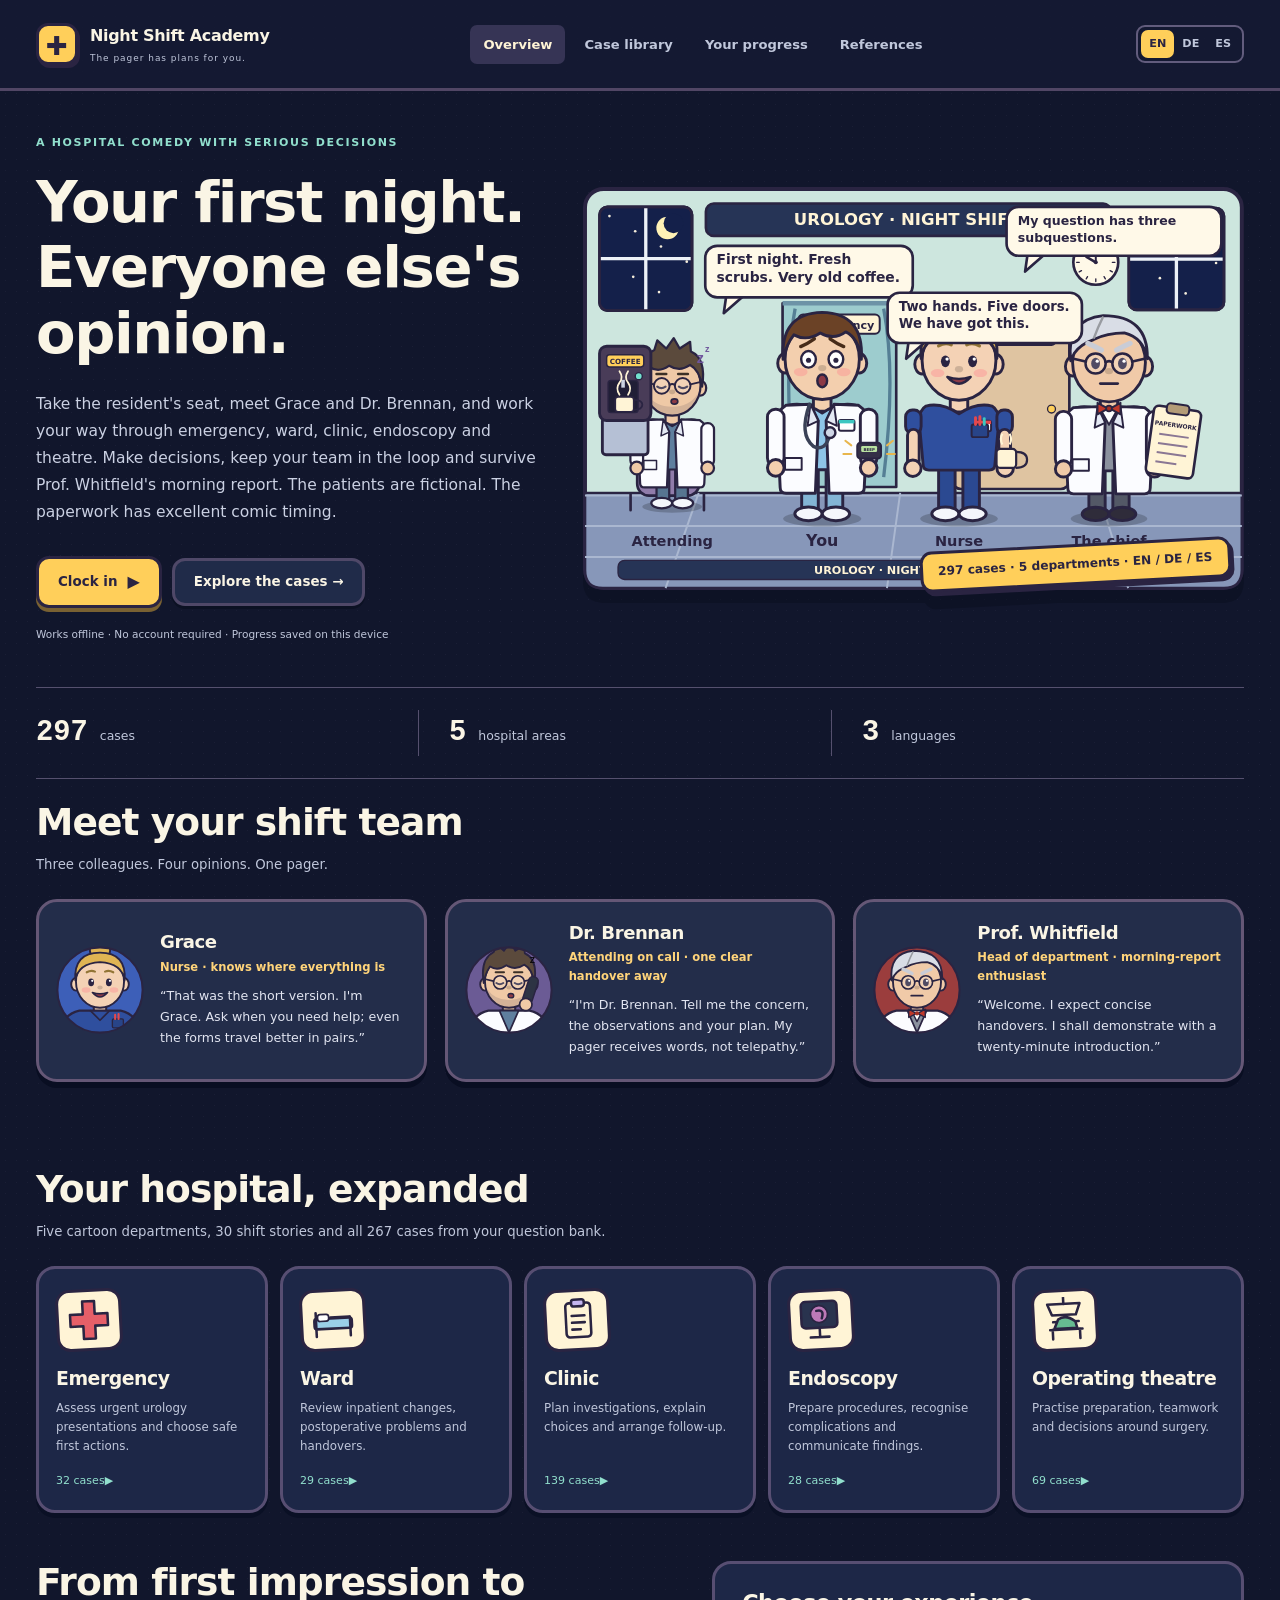
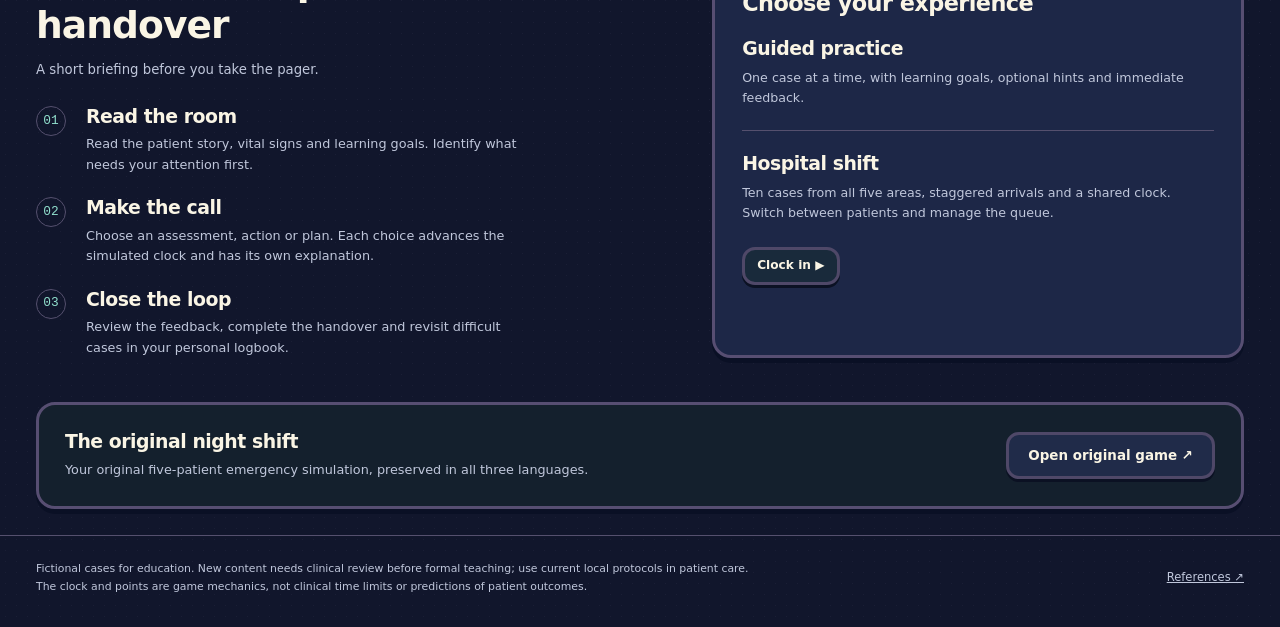
==== index.html @ 5eecc7e1 "Import Night Shift Academy from uploaded ZIP Adds the multilingual cartoon urology game (297 cases, " ====
<!doctype html>
<html lang="en">
<head>
  <meta charset="utf-8">
  <meta name="viewport" content="width=device-width,initial-scale=1">
  <meta name="theme-color" content="#0b1220">
  <meta name="description" content="A multilingual, case-based urology learning game across five hospital areas.">
  <title>Night Shift Academy · Urology</title>
  <link rel="icon" href="assets/favicon.svg" type="image/svg+xml">
  <link rel="stylesheet" href="assets/styles.css">
  <link rel="stylesheet" href="assets/cartoon.css">
</head>
<body>
  <a class="skip" href="#main">Skip to content</a>
  <div id="app"></div>
  <noscript>This learning game needs JavaScript enabled. Dieses Lernspiel benötigt JavaScript. Este juego necesita JavaScript.</noscript>
  <script src="assets/i18n.js"></script>
  <script src="assets/banter.js"></script>
  <script src="assets/art.js"></script>
  <script src="assets/catalog.js"></script>
  <script src="assets/engine.js"></script>
  <script src="assets/app.js"></script>
</body>
</html>
---- assets/styles.css ----
@charset "UTF-8";
:root{color-scheme:dark;--bg:#0b1220;--panel:#101c2c;--panel2:#162537;--line:#2b3a4d;--text:#edf3f8;--muted:#a0b1c4;--cyan:#73e1ce;--orange:#e9ad72;--purple:#a6a5ee;--red:#ff9998;--r:16px;--font:Inter,"Segoe UI",system-ui,sans-serif;--mono:"Cascadia Code",Consolas,monospace}
*{box-sizing:border-box}body{margin:0;background:var(--bg);color:var(--text);font-family:var(--font);line-height:1.6}button,input,select{font:inherit}button,a,input,select,summary{-webkit-tap-highlight-color:transparent}button{cursor:pointer}a{color:var(--cyan);text-decoration:none}a:hover{text-decoration:underline}button{color:inherit}button:disabled{opacity:.45;cursor:not-allowed}button:focus-visible,a:focus-visible,input:focus-visible,select:focus-visible,summary:focus-visible{outline:3px solid var(--orange);outline-offset:4px}[hidden]{display:none!important}h1,h2,h3,p{margin:0}h1,h2,h3{line-height:1.14;letter-spacing:-.035em}h1{font-size:clamp(2.2rem,4.8vw,4.6rem);font-weight:750}h2{font-size:clamp(1.65rem,3vw,2.35rem);font-weight:650}h3{font-size:1.18rem;font-weight:650}small{font-size:.78rem}.muted{color:var(--muted)}.mono{font-family:var(--mono);font-variant-numeric:tabular-nums}.eyebrow{font-size:.69rem;font-weight:700;letter-spacing:.15em;color:var(--cyan);text-transform:uppercase}.skip{position:fixed;left:16px;top:-100px;z-index:100;background:var(--cyan);color:#0b1220;padding:10px 20px}.skip:focus{top:12px}.container{max-width:1296px;margin:auto;padding:0 36px}.topbar{border-bottom:1px solid var(--line);background:#0b1220f5;position:sticky;top:0;z-index:20}.top-inner{min-height:88px;display:flex;align-items:center;gap:28px;justify-content:space-between}.brand{display:flex;align-items:center;gap:12px;color:var(--text);white-space:nowrap}.brand:hover{text-decoration:none}.brand-icon{height:42px;width:42px;background:#183631;border:1px solid #427568;border-radius:13px;display:grid;place-items:center;color:var(--cyan);font-size:26px}.brand strong{font-size:1rem;letter-spacing:-.02em}.brand small{display:block;font-size:.56rem;letter-spacing:.11em;color:var(--muted);margin-top:2px}.nav{display:flex;align-items:center;gap:6px}.nav-btn,.lang button{border:0;background:transparent;border-radius:7px;padding:9px 13px;color:var(--muted);font-size:.82rem;font-weight:600}.nav-btn:hover,.nav-btn.active{color:var(--text);background:#192637}.lang{display:flex;border:1px solid var(--line);border-radius:9px;padding:3px;flex-shrink:0}.lang button{padding:5px 8px;font-size:.7rem}.lang button.active{background:var(--cyan);color:#0d2423}.btn{border:1px solid var(--line);background:#192a3b;color:var(--text);border-radius:9px;padding:11px 19px;font-size:.84rem;font-weight:650;display:inline-flex;align-items:center;justify-content:center;gap:10px;line-height:1.45}.btn:hover{border-color:var(--muted);background:#203247;text-decoration:none}.btn.primary{color:#0a2723;background:var(--cyan);border-color:var(--cyan)}.btn.primary:hover{background:#9bf0e3}.btn.quiet{background:transparent}.btn.danger{color:var(--red);border-color:#765054}.btn.small{padding:7px 12px;font-size:.76rem}.arrow{font-size:1.2em}.actions{display:flex;gap:10px;flex-wrap:wrap;align-items:center}.hero{padding:64px 0 44px;display:grid;grid-template-columns:1.12fr 1fr;align-items:center;gap:52px}.hero h1{margin:18px 0 24px}.hero .lede{font-size:.97rem;max-width:555px;color:var(--muted);line-height:1.75;margin-bottom:30px}.hero .offline{font-size:.66rem;color:var(--muted);margin-top:18px}.hero-art{position:relative;min-height:310px;border:1px solid #355165;border-radius:22px;padding:25px;overflow:hidden;background:radial-gradient(ellipse at 50% 12%,#23494f65,transparent 75%),linear-gradient(135deg,#142638,#0d1927);box-shadow:0 25px 70px #0004}.hero-art:before{content:"";position:absolute;inset:0;background-image:linear-gradient(#5b7f8b12 1px,transparent 1px),linear-gradient(90deg,#5b7f8b12 1px,transparent 1px);background-size:22px 22px;pointer-events:none}.art-header{position:relative;display:flex;justify-content:space-between;align-items:center;font-size:.66rem;color:var(--muted);letter-spacing:.09em}.status-dot{width:6px;height:6px;background:var(--cyan);display:inline-block;border-radius:50%;margin-right:7px;box-shadow:0 0 12px #73e1ce77}.hospital-svg{width:100%;height:auto;position:relative;margin-top:22px}.art-label{font-size:.8rem;color:var(--text);position:relative;text-align:center;border-top:1px solid #37525e;padding-top:14px;margin-top:5px}.stats-band{display:flex;gap:0;border-top:1px solid var(--line);border-bottom:1px solid var(--line);padding:22px 0}.stat{flex:1;display:flex;align-items:baseline;gap:12px;border-right:1px solid var(--line);padding:0 30px}.stat:first-child{padding-left:0}.stat:last-child{border:0}.stat strong{font-family:var(--mono);font-size:1.8rem;color:var(--text)}.stat span{font-size:.78rem;color:var(--muted)}.section{padding:48px 0}.section-head{display:flex;justify-content:space-between;gap:20px;align-items:flex-end;margin-bottom:24px}.section-head p{color:var(--muted);font-size:.83rem;margin-top:10px}.section-code{font-family:var(--mono);font-size:.68rem;color:var(--muted)}.area-grid{display:grid;grid-template-columns:repeat(5,minmax(0,1fr));gap:12px}.area-card{text-align:left;border:1px solid var(--line);background:var(--panel);border-radius:var(--r);padding:20px 17px;min-height:216px;display:flex;flex-direction:column;transition:transform .15s,border-color .15s}.area-card:hover{border-color:var(--cyan);transform:translateY(-3px)}.area-icon{font-family:var(--mono);color:var(--cyan);background:#73e1ce13;border:1px solid #73e1ce25;border-radius:11px;width:42px;height:42px;display:grid;place-items:center;font-size:1rem;margin-bottom:19px}.area-card[data-area="ward"] .area-icon{color:var(--purple);background:#a6a5ee15;border-color:#a6a5ee30}.area-card[data-area="clinic"] .area-icon{color:var(--orange);background:#e9ad7215;border-color:#e9ad7230}.area-card p{font-size:.74rem;color:var(--muted);margin:10px 0 16px}.area-card footer{margin-top:auto;font-size:.69rem;color:var(--cyan);display:flex;justify-content:space-between}.intro-bottom{display:grid;grid-template-columns:1.2fr 1fr;gap:38px;padding-bottom:44px}.how-steps{display:grid;gap:22px;margin-top:26px}.how-step{display:grid;grid-template-columns:36px 1fr;gap:14px}.step-number{font-family:var(--mono);color:var(--cyan);font-size:.8rem;border:1px solid var(--line);border-radius:50%;width:30px;height:30px;display:grid;place-items:center}.how-step p{color:var(--muted);font-size:.8rem;margin-top:7px;max-width:450px}.mode-card{border:1px solid var(--line);border-radius:var(--r);background:var(--panel);padding:27px}.mode-card h2{font-size:1.4rem;margin-bottom:22px}.mode-detail+.mode-detail{margin-top:22px;padding-top:22px;border-top:1px solid var(--line)}.mode-detail p{font-size:.79rem;color:var(--muted);margin-top:8px}.classic-bar{display:flex;gap:24px;align-items:center;justify-content:space-between;padding:26px;border:1px solid var(--line);border-radius:var(--r);background:#14202d;margin-bottom:26px}.classic-bar p{font-size:.8rem;color:var(--muted);margin-top:7px}.footer{border-top:1px solid var(--line);padding:24px 0 32px;color:var(--muted);font-size:.68rem}.footer-inner{display:flex;gap:30px;justify-content:space-between}.footer p{max-width:840px}.footer button{background:transparent;color:var(--muted);border:0;font-size:.72rem;padding:0;text-decoration:underline}.page-head{padding:45px 0 27px}.page-head h1{font-size:clamp(2rem,4vw,3.1rem);margin-top:12px}.page-head p{font-size:.9rem;color:var(--muted);max-width:750px;margin-top:16px}.toolbar{display:flex;gap:12px;flex-wrap:wrap;align-items:center;margin-bottom:18px}.search{background:var(--panel);border:1px solid var(--line);border-radius:9px;color:var(--text);padding:11px 14px;width:min(100%,340px);font-size:.83rem}.chips{display:flex;gap:7px;flex-wrap:wrap}.chip{background:transparent;border:1px solid var(--line);color:var(--muted);border-radius:999px;padding:6px 13px;font-size:.74rem}.chip.active{border-color:var(--cyan);background:#73e1ce16;color:var(--cyan)}.case-grid{display:grid;grid-template-columns:repeat(3,minmax(0,1fr));gap:15px;padding:10px 0 46px}.case-card{border:1px solid var(--line);border-radius:var(--r);background:var(--panel);padding:22px;display:flex;flex-direction:column;gap:12px;min-height:260px}.case-meta{display:flex;gap:10px;justify-content:space-between;align-items:center;font-size:.68rem;color:var(--muted)}.case-card h3{line-height:1.25}.case-card p{font-size:.78rem;color:var(--muted)}.case-card .card-footer{margin-top:auto;display:flex;justify-content:space-between;align-items:center;gap:10px;padding-top:12px}.bookmark{border:1px solid var(--line);background:transparent;color:var(--muted);font-size:1.2rem;width:34px;height:34px;border-radius:8px;display:grid;place-items:center}.bookmark.on{color:var(--orange);border-color:var(--orange)}.badge{display:inline-flex;align-items:center;gap:5px;padding:3px 8px;border-radius:5px;font-size:.66rem;font-weight:600;background:#273447;color:var(--muted)}.badge.urgent{background:#e9ad7214;color:var(--orange)}.badge.critical{background:#ff999818;color:var(--red)}.badge.routine,.badge.done{background:#73e1ce14;color:var(--cyan)}.empty{border:1px dashed var(--line);padding:30px;border-radius:var(--r);color:var(--muted);font-size:.88rem;grid-column:1/-1}.dialog{background:#132032;color:var(--text);border:1px solid #527082;border-radius:20px;padding:30px;width:min(590px,calc(100vw - 28px));box-shadow:0 40px 120px #0009;max-height:calc(100vh - 40px);overflow:auto}.dialog::backdrop{background:#050a14bb;backdrop-filter:blur(5px)}.dialog h2{margin:14px 0 15px;font-size:2rem}.dialog p{font-size:.85rem;color:var(--muted);margin:14px 0}.field{display:block;font-size:.78rem;color:var(--muted);margin:20px 0 7px}.text-input,select{border:1px solid var(--line);background:#0b1728;border-radius:9px;width:100%;padding:11px 12px;color:var(--text)}.radio-grid{display:grid;grid-template-columns:1fr 1fr;gap:10px}.radio-card{display:block;border:1px solid var(--line);padding:14px;border-radius:9px;font-size:.8rem;cursor:pointer}.radio-card:has(input:checked){border-color:var(--cyan);background:#73e1ce12}.radio-card input{accent-color:var(--cyan);margin-right:6px}.file-label{display:inline-block;text-decoration:underline;color:var(--cyan);cursor:pointer;font-size:.79rem}.warning-note{border-left:2px solid var(--orange);padding:8px 12px;font-size:.76rem!important}.small-note{font-size:.71rem!important;color:var(--muted)}.dialog .actions{margin-top:25px}.play-head{padding:25px 0 20px;display:flex;align-items:center;justify-content:space-between;gap:20px}.play-head h1{font-size:1.8rem;margin-top:7px}.play-kpis{display:flex;gap:20px}.play-kpi{display:flex;flex-direction:column;font-size:.65rem;color:var(--muted)}.play-kpi strong{font-family:var(--mono);font-size:1.45rem;font-weight:500;color:var(--text)}.play-grid{display:grid;grid-template-columns:260px minmax(0,1fr);gap:22px;padding-bottom:24px;align-items:start}.queue{border:1px solid var(--line);border-radius:var(--r);background:var(--panel);overflow:hidden}.queue-head{padding:18px;display:flex;justify-content:space-between;font-size:.78rem;color:var(--muted);border-bottom:1px solid var(--line)}.queue-item{width:100%;text-align:left;background:transparent;color:var(--text);border:0;border-bottom:1px solid #28384b;padding:16px;display:block;position:relative}.queue-item.active{background:#73e1ce0c;box-shadow:inset 3px 0 var(--cyan)}.queue-item:hover:not(:disabled){background:#203045}.queue-item:last-child{border-bottom:0}.queue-item b{display:block;font-size:.83rem;font-weight:600;margin:7px 0 4px}.queue-item small{font-size:.65rem;color:var(--muted);display:block}.queue-item .queue-top{display:flex;justify-content:space-between;align-items:center}.queue-item.future{opacity:.65}.queue-foot{padding:16px}.queue-foot .btn{width:100%;font-size:.68rem}.chart{border:1px solid var(--line);border-radius:var(--r);overflow:hidden;background:var(--panel)}.chart-top{display:flex;justify-content:space-between;align-items:center;gap:12px;padding:16px 24px;border-bottom:1px solid var(--line);font-size:.7rem;color:var(--muted)}.chart-body{padding:26px}.patient-head{display:flex;gap:15px;align-items:center;justify-content:space-between}.patient-name h2{font-size:1.9rem}.patient-name p{font-size:.8rem;color:var(--muted);margin-top:5px}.patient-icon{height:52px;width:52px;border:1px solid #51716e;border-radius:14px;background:#73e1ce15;display:grid;place-items:center;color:var(--cyan);font-family:var(--mono);font-size:1.15rem;flex-shrink:0}.patient-identity{display:flex;gap:16px;align-items:center}.story{padding:22px 0}.label{font-size:.68rem;color:var(--muted);text-transform:uppercase;letter-spacing:.1em;font-weight:650;margin-bottom:8px;display:block}.story p{font-size:.91rem;line-height:1.8}.vital-grid{display:grid;grid-template-columns:repeat(5,1fr);gap:10px;margin:4px 0 22px}.vital{border:1px solid var(--line);border-radius:9px;padding:12px 10px;text-align:center;background:#0d1928}.vital small{display:block;color:var(--muted);font-size:.6rem;margin-bottom:4px}.vital strong{font-family:var(--mono);font-size:1.06rem;font-weight:500}.goals{border:1px solid #355a53;background:#73e1ce08;padding:15px 18px;border-radius:9px;margin-bottom:22px;font-size:.76rem;color:#b6d9d2}.goals ul{margin:5px 0 0;padding-left:18px}.decision-panel{border-top:1px solid var(--line);padding-top:23px}.step-track{display:flex;gap:8px;align-items:center;margin-bottom:17px}.step-track span{height:4px;flex:1;border-radius:4px;background:#324151}.step-track .past{background:var(--cyan)}.step-track .now{background:var(--orange)}.step-meta{display:flex;justify-content:space-between;font-size:.7rem;color:var(--muted);margin-bottom:12px}.decision-panel h3{font-size:1.14rem;line-height:1.55;font-weight:550;letter-spacing:-.015em}.options{display:grid;gap:10px;margin-top:19px}.option{display:flex;align-items:start;gap:14px;width:100%;border:1px solid var(--line);background:#152538;text-align:left;padding:17px 18px;border-radius:10px;font-size:.83rem;line-height:1.7;color:var(--text)}.option:hover:not(:disabled){border-color:var(--cyan);background:#1b3043}.option-letter{font-family:var(--mono);font-size:.72rem;width:24px;height:24px;display:grid;place-items:center;border:1px solid #526375;border-radius:6px;flex-shrink:0;margin-top:2px;color:var(--muted)}.option-text{flex:1}.option-time{font-family:var(--mono);font-size:.63rem;color:var(--muted);white-space:nowrap;margin-top:4px}.option.chosen{border-color:var(--orange);opacity:1}.option:disabled:not(.chosen){opacity:.55}.feedback{margin-top:22px;border:1px solid #385f54;background:#73e1ce09;border-radius:12px;padding:21px}.feedback.partial{border-color:#736147;background:#e9ad7209}.feedback.unsafe{border-color:#765054;background:#ff999809}.feedback h3{font-size:1.05rem;color:var(--cyan)}.feedback.partial h3{color:var(--orange)}.feedback.unsafe h3{color:var(--red)}.feedback p{font-size:.83rem;line-height:1.75;margin-top:10px;color:#c2d0dd}.feedback .preferred{padding-top:12px;border-top:1px solid #ffffff16;margin-top:14px}.feedback .actions{margin-top:20px}.hint-box{margin:18px 0 0;font-size:.8rem;color:var(--muted)}.hint-box p{padding:12px;border-left:2px solid var(--cyan)}.debrief-score{font-family:var(--mono);font-size:3.8rem;color:var(--cyan);line-height:1.2;margin:20px 0}.debrief-score small{font-size:1rem;color:var(--muted)}.takeaway{background:#73e1ce09;border-left:3px solid var(--cyan);padding:20px;border-radius:0 9px 9px 0;margin-bottom:22px}.takeaway p{font-size:.88rem;margin-top:10px;line-height:1.8}.answer-review{margin:18px 0;border-bottom:1px solid var(--line);padding-bottom:18px}.answer-review h3{font-size:.83rem;line-height:1.6}.answer-review p{font-size:.8rem;color:var(--muted);margin-top:8px}.answer-review .badge{margin-top:10px}.case-refs{margin-top:20px;font-size:.76rem}.case-refs ul{margin:10px 0 20px;padding-left:18px}.game-note{font-size:.69rem;color:var(--muted);padding:4px 0 30px;max-width:920px}.metric-grid{display:grid;grid-template-columns:repeat(4,1fr);gap:16px;margin:4px 0 26px}.metric-card{border:1px solid var(--line);border-radius:var(--r);background:var(--panel);padding:23px}.metric-card strong{display:block;font-family:var(--mono);font-size:2.3rem;font-weight:500;margin-top:10px;color:var(--cyan)}.metric-card span{font-size:.74rem;color:var(--muted)}.progress-grid{display:grid;grid-template-columns:1fr 1.3fr;gap:25px;padding:8px 0 35px}.progress-panel{border:1px solid var(--line);border-radius:var(--r);padding:25px;background:var(--panel)}.progress-panel h2{font-size:1.3rem;margin-bottom:22px}.bar-row{margin-top:18px}.bar-label{font-size:.77rem;display:flex;justify-content:space-between;margin-bottom:7px;color:var(--muted)}.bar-track{height:6px;background:#2b3a4b;border-radius:4px;overflow:hidden}.bar-fill{height:100%;background:var(--cyan);border-radius:4px}.history-row{display:flex;justify-content:space-between;align-items:center;gap:14px;padding:15px 0;border-top:1px solid var(--line)}.history-row:first-of-type{border:0}.history-row b{font-size:.84rem;font-weight:550;display:block}.history-row small{font-size:.69rem;color:var(--muted)}.history-row .score{font-family:var(--mono);font-size:1.15rem;color:var(--cyan)}.history-row button{background:transparent;border:0;padding:0;text-align:left;color:var(--text)}.refs-list{display:grid;grid-template-columns:repeat(2,1fr);gap:15px;padding-bottom:45px}.ref-card{border:1px solid var(--line);background:var(--panel);border-radius:var(--r);padding:23px}.ref-card h3{font-size:1rem;line-height:1.4}.ref-card p{color:var(--muted);font-size:.76rem;margin:12px 0}.ref-card small{color:var(--muted)}.toast{position:fixed;bottom:20px;right:20px;z-index:90;background:#204c44;border:1px solid var(--cyan);padding:12px 19px;border-radius:10px;max-width:min(90vw,500px);font-size:.8rem;color:var(--text);box-shadow:0 10px 40px #0005}.storage-banner{border:1px solid #765c3f;padding:10px 20px;font-size:.75rem;color:var(--orange);background:#332515;margin-top:15px;border-radius:9px}.report-list{padding-bottom:40px}.report-list .history-row{border:1px solid var(--line);border-radius:10px;margin-top:10px;padding:18px;background:var(--panel)}
@media(min-width:1450px){.hero{padding-top:80px;padding-bottom:60px}.hero-art{min-height:350px}.hospital-svg{margin-top:35px}.section{padding:58px 0}}
@media(max-width:1050px){.container{padding:0 24px}.top-inner{gap:15px}.nav-btn{padding:9px 8px;font-size:.76rem}.brand small{display:none}.hero{gap:30px}.area-grid{grid-template-columns:repeat(3,1fr)}.area-card{min-height:185px}.play-grid{grid-template-columns:225px 1fr}.chart-body{padding:22px}.case-grid{grid-template-columns:repeat(2,1fr)}.vital strong{font-size:.9rem}.option-time{display:none}}
@media(max-width:760px){.container{padding:0 18px}.top-inner{flex-wrap:wrap;gap:8px;min-height:98px;padding-top:13px;padding-bottom:8px}.brand{gap:9px}.brand-icon{width:34px;height:34px;font-size:20px}.brand strong{font-size:.9rem}.nav{order:3;width:100%;justify-content:space-between}.nav-btn{padding:6px 8px;font-size:.74rem}.hero{grid-template-columns:1fr;padding:36px 0 30px;gap:30px}.hero h1{font-size:2.9rem}.hero-art{min-height:0;max-width:560px}.hero .lede{font-size:.9rem}.stats-band{padding:18px 0}.stat{padding:0 15px;flex-direction:column;gap:0}.stat strong{font-size:1.55rem}.stat span{font-size:.66rem}.section{padding:32px 0}.section-code{display:none}.area-grid{grid-template-columns:repeat(2,1fr)}.area-card{padding:18px;min-height:190px}.area-card:last-child{grid-column:1/-1;min-height:135px}.intro-bottom{grid-template-columns:1fr;gap:28px}.classic-bar{flex-direction:column;align-items:flex-start;gap:17px;padding:22px}.footer-inner{display:block}.footer button{margin-top:12px}.page-head{padding:32px 0 24px}.case-grid{grid-template-columns:1fr}.case-card{min-height:230px}.play-head{align-items:flex-start;gap:14px}.play-head h1{font-size:1.35rem}.play-kpis{gap:13px}.play-kpi strong{font-size:1.1rem}.play-kpi{font-size:.58rem}.play-grid{grid-template-columns:1fr;gap:15px}.queue{display:flex;overflow-x:auto;align-items:stretch;border-radius:12px}.queue-head{display:none}.queue-item{width:180px;flex-shrink:0;padding:12px;border-bottom:0;border-right:1px solid var(--line)}.queue-foot{flex-shrink:0;display:flex;align-items:center;width:160px;padding:10px}.chart-top{padding:13px 18px;font-size:.65rem}.chart-body{padding:19px}.patient-name h2{font-size:1.5rem}.patient-icon{height:42px;width:42px;font-size:.85rem}.patient-identity{gap:10px}.vital-grid{gap:6px}.vital{padding:10px 3px}.vital strong{font-size:.82rem}.vital small{font-size:.51rem}.story p{font-size:.84rem}.option{font-size:.81rem;padding:14px 12px;gap:10px}.step-meta{font-size:.64rem}.decision-panel h3{font-size:1.02rem}.metric-grid{grid-template-columns:repeat(2,1fr);gap:12px}.metric-card{padding:17px}.metric-card strong{font-size:1.8rem}.progress-grid{grid-template-columns:1fr}.refs-list{grid-template-columns:1fr}.dialog{padding:24px}.dialog h2{font-size:1.8rem}.radio-grid{grid-template-columns:1fr}.toolbar{gap:10px}.search{width:100%}.game-note{font-size:.64rem}}
@media(prefers-reduced-motion:reduce){*{scroll-behavior:auto!important;transition:none!important;animation:none!important}}
@media print{.topbar,.footer,.actions,.queue,.bookmark,.toast{display:none!important}body{color:#111;background:#fff}.container{max-width:100%;padding:0}.chart,.progress-panel,.metric-card{background:#fff;border-color:#aaa;color:#111}.muted,p,small{color:#333!important}.play-grid,.progress-grid{display:block}}
---- assets/cartoon.css ----
@charset "UTF-8";
/* Cartoon treatment added around the original user-provided character art.
   Clinical charts stay legible; staff humour lives in speech bubbles. */
:root {
  --bg:#11162c; --panel:#1d2747; --panel2:#263351; --line:#55506e;
  --text:#faf5e5; --muted:#c0c7db; --cyan:#91dfcd; --orange:#ffcf5a;
  --purple:#c4b5f0; --red:#ffa0aa; --r:19px;
  --font:"Segoe UI",system-ui,sans-serif;
}
body{background-color:var(--bg);background-image:radial-gradient(#85819c14 .8px,transparent .8px);background-size:11px 11px}
h1,h2,h3,.brand strong,.cartoon-room text,.cartoon-hero text{font-family:"Trebuchet MS","Segoe UI",system-ui,sans-serif;font-weight:800}
h1,h2,h3{letter-spacing:-.025em}
.topbar{background:#151b34f5;border-bottom:3px solid #514665}
.brand-icon{border:3px solid #2a2442;background:#ffcf5a;color:#2a2442;box-shadow:2px 3px 0 #2a2442;border-radius:12px}
.nav-btn.active{background:#363455;color:#fff4d6}
.lang{border:2px solid #625c7d}
.lang button.active{background:#ffcf5a;color:#2a2442;font-weight:800}
.btn{border:3px solid #4f4868;border-radius:13px;font-weight:800;box-shadow:0 3px 0 #0b1123;transition:transform .12s,background .12s}
.btn:hover{transform:translateY(-1px);border-color:#b1a6cc}
.btn:active{transform:translateY(2px);box-shadow:none}
.btn.primary{background:#ffcf5a;border-color:#2a2442;color:#2a2442;box-shadow:0 4px 0 #796132}
.btn.primary:hover{background:#ffe18b;border-color:#2a2442}
.btn.quiet{background:#202b49}
.btn.danger{border-color:#a5728c}
button:focus-visible,a:focus-visible,summary:focus-visible,input:focus-visible{outline:3px solid #ffcf5a;outline-offset:4px}
.hero{grid-template-columns:minmax(0,.92fr) minmax(0,1.18fr);gap:32px;padding-top:43px}
.hero h1{font-size:clamp(2.6rem,4.5vw,4.1rem)}
.hero .lede{color:#cbd1e3}
.cartoon-hero-art{position:relative;align-self:center;filter:drop-shadow(0 13px 0 #080c1b66)}
.cartoon-hero{display:block;width:100%;height:auto;max-height:530px;overflow:visible}
.cartoon-sticker{position:absolute;right:2%;bottom:1%;background:#ffcf5a;color:#2a2442;border:3px solid #2a2442;border-radius:12px;padding:8px 15px;font-weight:850;font-size:.76rem;transform:rotate(-3deg);box-shadow:3px 4px 0 #2a2442}
.cartoon-room text,.cartoon-hero text{paint-order:stroke;line-height:1.1}
.cartoon-hero .zzz,.cartoon-room .zzz{font-family:"Trebuchet MS",sans-serif;font-size:19px;font-weight:900;fill:#6f569c}
.cast-intro{padding:22px 0 38px}
.cast-grid{display:grid;grid-template-columns:repeat(3,minmax(0,1fr));gap:18px}
.cast-card{display:flex;align-items:center;gap:16px;text-align:left;border:3px solid #655776;border-radius:21px;padding:21px 17px;background:#232d4a;color:#faf5e5;box-shadow:0 6px 0 #090e22;transition:transform .15s}
.cast-card:hover{transform:translateY(-3px);border-color:#ffcf5a}
.cast-card svg{width:88px;height:88px;flex-shrink:0}
.cast-card h3{font-size:1.13rem}
.cast-card small{display:block;color:#ffd47a;font-weight:700;font-size:.72rem;margin:5px 0 10px}
.cast-card p{font-size:.79rem;line-height:1.65;color:#e1e4f0}
.area-card,.case-card,.mode-card,.metric-card,.progress-panel,.ref-card,.classic-bar{border-width:3px;border-color:#574e72;box-shadow:0 5px 0 #0a1025}
.area-card:hover{border-color:#ffcf5a}
.area-cartoon{width:66px;height:62px;border:3px solid #2a2442;border-radius:14px;background:#fff4d6;display:grid;place-items:center;margin-bottom:17px;transform:rotate(-3deg)}
.area-cartoon svg{display:block;width:46px;height:46px}
.case-cartoon-portrait{float:right;margin:0 0 10px 14px}
.case-cartoon-portrait svg{display:block;filter:drop-shadow(2px 3px 0 #0a102577)}
.case-card h3{font-size:1.19rem}
.case-format{font-size:.68rem;line-height:1.5;color:#f4dda5;margin:11px 0;clear:both}
.case-format .badge{font-size:.6rem;margin:3px 3px 0 0}
.toolbar{flex-wrap:wrap;align-items:center}
.topic-select{display:flex;gap:10px;align-items:center;font-size:.76rem;color:#cbd1e3;max-width:100%}
.topic-select select{max-width:100%;background:#263351;color:#faf5e5;border:2px solid #655776;border-radius:11px;padding:10px}
.library-pagination{display:flex;align-items:center;justify-content:space-between;flex-wrap:wrap;gap:14px;margin:18px 0 24px;font-size:.78rem}
.library-pagination .mono{font-size:.72rem}
.source-note{font-size:.75rem;color:#685a70;margin:15px 0}
.source-origin{margin:0 0 22px;padding:12px 15px;border:2px solid #b8a8bd;border-radius:13px;background:#efe5ce;color:#564763;font-size:.76rem;overflow-wrap:anywhere}
.source-origin summary{cursor:pointer;font-weight:700;line-height:1.6}
.source-origin p{margin-top:12px;white-space:pre-line}
.source-origin h3{margin-top:16px;font-size:.85rem}
.source-origin ul{padding-left:20px;margin:10px 0 0}
.source-origin a{color:#365182;text-decoration:underline}
.source-evidence-note{border-left:3px solid #a97b28;padding-left:12px}
.takeaway p,.feedback p,.answer-review p{white-space:pre-line}
@media(max-width:760px){.topic-select{width:100%;flex-wrap:wrap}.topic-select select{width:100%}.library-pagination{align-items:flex-start}.case-origin{font-size:.7rem}}
.patient-cartoon{width:86px;height:86px;flex-shrink:0;display:grid;place-items:center}
.patient-cartoon svg{display:block;width:86px;height:86px}
.cartoon-stage{margin:6px 0 27px;border:4px solid #51456a;border-radius:23px;overflow:hidden;background:#202b47;box-shadow:0 7px 0 #080e20}
.game-scene-heading{display:flex;align-items:center;justify-content:space-between;gap:20px;padding:14px 20px;background:#26324f;border-bottom:3px solid #2a2442}
.game-scene-heading h2{font-size:1.2rem;color:#ffdf88}
.scene-tip{font-size:.74rem;color:#e0e3ee}
.cartoon-scene-wrap{width:100%;overflow-x:auto;overflow-y:hidden;background:#cadfdc;scrollbar-color:#8f79ad #24324e;scrollbar-width:thin}
.cartoon-room{display:block;width:100%;height:310px;min-width:1128px;max-width:none}
.scene-hit{cursor:pointer;outline:none}
.scene-focus{opacity:0;pointer-events:none;transition:opacity .12s}
.scene-hit:hover .scene-focus,.scene-hit:focus .scene-focus,.scene-hit:focus-visible .scene-focus{opacity:1}
.scene-door.selected .scene-focus{opacity:.65}
.scene-patient.selected>rect:first-of-type{stroke:#aa7221;stroke-width:5}
.scene-patient.future{opacity:.55;cursor:default}
.scene-patient.future:hover .scene-focus{opacity:0}
.game-team{display:flex;align-items:center;flex-wrap:wrap;gap:10px;padding:13px 15px;border-top:3px solid #2a2442}
.team-character{display:flex;align-items:center;gap:9px;padding:5px 10px 5px 5px;border:2px solid #6b5b7d;border-radius:16px;background:#303655;color:#fff4d6;text-align:left;min-height:64px}
.team-character:hover{border-color:#ffcf5a;background:#3c3f60}
.team-character svg{flex-shrink:0;display:block}
.team-character b{display:block;font-size:.75rem;line-height:1.3}
.team-character small{display:block;font-size:.65rem;color:#e2d4f1;line-height:1.5;margin-top:3px}
.coffee-button{background:#ffcf5a;color:#2a2442;border-color:#2a2442;box-shadow:0 3px 0 #75603d;font-size:.76rem;margin-left:auto}
.coffee-button .mono{font-size:.65rem}
.sound-button{font-size:.72rem}
.scene-banter{font-size:.8rem;line-height:1.6;margin:0;padding:0 18px 15px;color:#f4dda5;font-style:italic}
.character-comment,.chief-verdict{display:flex;gap:18px;align-items:center;margin:22px 0}
.character-comment>svg{flex-shrink:0;width:88px;height:88px;filter:drop-shadow(2px 3px 0 #2a244233)}
.comic-speech{position:relative;flex:1;padding:18px 20px;border:3px solid #2a2442;border-radius:19px;background:#fff4d6;color:#2a2442;box-shadow:3px 5px 0 #2a24422b}
.comic-speech:before{content:"";position:absolute;left:-13px;top:28px;width:18px;height:18px;background:#fff4d6;border-left:3px solid #2a2442;border-bottom:3px solid #2a2442;transform:rotate(45deg)}
.comic-speech b{font-size:.84rem;color:#50405c}
.comic-speech p{font-size:.84rem;margin-top:7px;line-height:1.65;color:#42374e}
.comic-speech h2{font-size:1.45rem;color:#2a2442}
.chart{background:#fff6df;color:#302944;border:3px solid #2a2442;box-shadow:0 7px 0 #090e21}
.chart-top{background:#e8d4a7;border-bottom:3px solid #bba582;color:#504255;font-weight:750}
.chart-body{background-image:linear-gradient(#2a244207 1px,transparent 1px);background-size:100% 30px}
.chart .muted,.chart .patient-name p,.chart .label,.chart .step-meta,.chart .hint-box,.chart .option-time{color:#685a70}
.chart .patient-name h2{color:#302944}
.chart .patient-name p{line-height:1.5}
.chart .story p{color:#342c45;font-size:.94rem}
.chart .bookmark{color:#66506c;border:2px solid #8a7795}
.chart .bookmark.on{background:#ffdf85;color:#5a3d13;border-color:#5a3d13}
.chart .vital{background:#fffbed;border:2px solid #b8a8bd;box-shadow:0 2px 0 #2a244215}
.chart .vital small{color:#67576d}
.chart .vital strong{color:#302944;font-weight:750}
.chart .goals{background:#e5efdc;border:2px solid #8fa181;color:#3c5145}
.chart .goals .label{color:#3c5145}
.chart .decision-panel{border-color:#b9a5b7;border-width:2px}
.chart .step-track span{background:#d9cbcf;height:6px}
.chart .step-track .past{background:#3f8e72}
.chart .step-track .now{background:#e8b43f}
.chart .option,.boss-modal .option{background:#fffbed;color:#302944;border:3px solid #9b89a6;box-shadow:0 3px 0 #2a24421b}
.chart .option:hover:not(:disabled),.boss-modal .option:hover:not(:disabled){background:#fff0bb;border-color:#5a486e}
.chart .option-letter,.boss-modal .option-letter{border:2px solid #786285;background:#eee2f0;color:#3b3050;font-weight:800}
.chart .option.chosen,.boss-modal .option.chosen{background:#fff0bd;border-color:#ab7d1e}
.chart .feedback,.boss-modal .feedback{background:#e2efdd;border:3px solid #809b70;color:#344c3b}
.chart .feedback.partial,.boss-modal .feedback.partial{background:#fff0c6;border-color:#bd9852;color:#624719}
.chart .feedback.unsafe{background:#f6dddc;border-color:#b68084;color:#6c3841}
.chart .feedback h3,.boss-modal .feedback h3{color:#28563e;font-weight:800}
.chart .feedback.partial h3,.boss-modal .feedback.partial h3{color:#785419}
.chart .feedback.unsafe h3{color:#813b45}
.chart .feedback p,.boss-modal .feedback p{color:#423c47}
.chart .feedback .preferred,.boss-modal .feedback .preferred{border-color:#a18c983d}
.chart .hint-box p{background:#f0e7cc;border-color:#806198;color:#564763}
.chart .takeaway{background:#e2efdc;border-color:#3b805e;border-width:4px;color:#314b3a}
.chart .debrief-score{color:#286f57}
.chart .debrief-score small{color:#685a70}
.chart .answer-review{border-color:#c7b6c4}
.chart .answer-review p{color:#51465e}
.chart .case-refs a{color:#365182;text-decoration:underline}
.chart .badge.done,.chart .badge.routine{background:#d8eddb;color:#28583e}
.chart .badge.urgent{background:#ffe5a1;color:#704915}
.chart .badge.critical{background:#f4d3d8;color:#7f3545}
.dialog{border:4px solid #2a2442;border-radius:23px;background:#fff4d6;color:#302944;box-shadow:8px 10px 0 #080e2188;width:min(670px,calc(100vw - 28px))}
.dialog::backdrop{background:#080d23cc}
.dialog p,.dialog .small-note,.dialog .field,.dialog small{color:#685771}
.dialog h2,.dialog h3{color:#302944}
.dialog .eyebrow{color:#7e5b23}
.dialog .text-input,.dialog select{background:#fffbef;border:2px solid #9a84a5;color:#302944}
.dialog .radio-card{background:#fffbef;border:2px solid #9a84a5;color:#302944}
.dialog .btn.quiet{background:#e7d9ed;color:#40324f;border-color:#8b7397;box-shadow:0 3px 0 #aa94b4}
.dialog .warning-note{background:#ffe6b6;border:2px solid #b58a47;color:#6a4a1d;padding:10px 13px;border-radius:11px}
.avatar-field{border:0;padding:0;margin:23px 0}
.avatar-field legend{font-size:.81rem;color:#685771;font-weight:750;margin-bottom:10px}
.avatar-choices{display:flex;flex-wrap:wrap;gap:15px}
.avatar-choice{border:3px solid #b6a0bb;border-radius:17px;padding:7px;background:#e7d9ed;box-shadow:0 3px 0 #aa94b4}
.avatar-choice.selected{border-color:#80582a;background:#ffde82;box-shadow:0 4px 0 #b18b3f}
.avatar-choice svg{display:block}
.story-modal{width:min(770px,calc(100vw - 28px))}
.story-dialogue{display:flex;align-items:center;gap:26px}
.story-portrait{flex-shrink:0}
.story-portrait svg{display:block;filter:drop-shadow(3px 5px 0 #aa94b433)}
.story-bubble{position:relative;flex:1}
.story-bubble p{font-size:.92rem;line-height:1.7}
.story-bubble h2{margin:9px 0 17px;font-size:1.75rem}
.story-bubble .actions{margin-top:23px}
.story-bubble>.btn{margin-top:20px}
.chief-verdict{padding:20px;margin:15px 0 28px;border-radius:21px;background:#27314e;border:3px solid #625273}
.verdict-portrait{flex-shrink:0}
.verdict-portrait svg{display:block}
.chief-verdict .label{color:#6e586e}
.boss-score{font-weight:800;color:#785419!important}
.boss-modal{width:min(850px,calc(100vw - 28px))}
.boss-header{display:flex;align-items:center;gap:20px}
.boss-header svg{display:block;flex-shrink:0}
.boss-header h2{margin:8px 0;font-size:1.7rem}
.boss-intro{line-height:1.75}
.boss-case{background:#e7d9ed;border:3px solid #8e75a0;border-radius:15px;padding:16px 19px;margin:20px 0}
.boss-case h3{font-size:1.1rem;line-height:1.55;margin-top:10px}
.boss-case small{color:#63506e}
.boss-modal .feedback .btn{margin-top:20px}
.boss-finish{margin-top:18px}
.boss-button{background:#e0b06c;color:#2a2442;border-color:#2a2442}
.cartoon-breathe .body{transform-origin:0 -65px;animation:cartoon-breath 4.7s ease-in-out infinite}
.cartoon-rest .zzz{animation:cartoon-z 3.9s ease-in-out infinite}
.cartoon-hero .steam,.cartoon-room .steam{animation:cartoon-steam 3.4s ease-in-out infinite}
.cartoon-pager{animation:cartoon-page 8s ease-in-out infinite}
@keyframes cartoon-breath{0%,100%{transform:translateY(0)}50%{transform:translateY(-1.7px)}}
@keyframes cartoon-steam{0%,100%{opacity:.35}50%{opacity:.9}}
@keyframes cartoon-z{0%,100%{opacity:.35}50%{opacity:1}}
@keyframes cartoon-page{0%,92%,100%{opacity:1}94%,98%{opacity:.4}96%{opacity:1}}
@media(max-width:1080px){
  .cast-card{flex-direction:column;align-items:flex-start;padding:19px}
  .cast-card svg{width:86px;height:86px}
  .team-character{flex:1 1 190px}
  .coffee-button{margin-left:0}
  .cartoon-room{height:310px}
}
@media(max-width:760px){
  .hero{grid-template-columns:1fr;gap:22px;padding-top:31px}
  .cartoon-hero-art{width:100%;max-width:720px;margin:auto}
  .cartoon-hero{max-height:none}
  .cartoon-sticker{font-size:.65rem;padding:6px 10px;right:2%;bottom:-1%}
  .cast-grid{grid-template-columns:1fr;gap:15px}
  .cast-card{flex-direction:row;align-items:center;gap:15px}
  .cast-card svg{width:86px;height:86px}
  .cast-card p{font-size:.8rem}
  .cast-intro{padding-top:14px}
  .patient-cartoon,.patient-cartoon svg{width:68px;height:68px}
  .cartoon-stage{border-width:3px;border-radius:17px;margin-bottom:20px}
  .game-scene-heading{display:block;padding:12px 15px}
  .game-scene-heading h2{font-size:1.07rem}
  .scene-tip{display:block;font-size:.68rem;margin-top:5px}
  .cartoon-room{height:310px;min-width:1128px}
  .game-team{gap:9px;padding:11px}
  .team-character{flex:1 1 145px;min-height:61px;padding-right:8px}
  .team-character svg{width:46px;height:46px}
  .team-character b{font-size:.7rem}
  .team-character small{font-size:.62rem}
  .coffee-button,.sound-button{flex:1 1 125px;margin-left:0;padding:9px 8px}
  .scene-banter{font-size:.74rem;padding:2px 13px 13px}
  .chart-body{padding:17px}
  .chart .story p{font-size:.88rem}
  .character-comment{gap:12px}
  .character-comment>svg{width:65px;height:65px}
  .comic-speech{padding:13px 15px}
  .comic-speech p{font-size:.8rem}
  .story-dialogue{flex-direction:column;gap:12px;text-align:center;align-items:stretch}
  .story-portrait{align-self:center}
  .story-portrait svg{width:125px;height:125px}
  .story-bubble h2{font-size:1.55rem}
  .story-bubble .actions{justify-content:center}
  .story-bubble p{font-size:.85rem}
  .avatar-choices{justify-content:center;gap:10px}
  .avatar-choice{padding:4px}
  .avatar-choice svg{width:76px;height:76px}
  .chief-verdict{align-items:flex-start;gap:12px;padding:14px}
  .verdict-portrait svg{width:80px;height:80px}
  .chief-verdict .comic-speech h2{font-size:1.07rem}
  .boss-header{gap:14px}
  .boss-header svg{width:85px;height:85px}
  .boss-header h2{font-size:1.4rem}
  .boss-case{padding:14px}
}
@media(prefers-reduced-motion:reduce){
  .cartoon-breathe .body,.cartoon-rest .zzz,.cartoon-hero .steam,.cartoon-room .steam,.cartoon-pager{animation:none!important}
  .scene-focus,.btn,.cast-card,.area-card{transition:none!important}
}
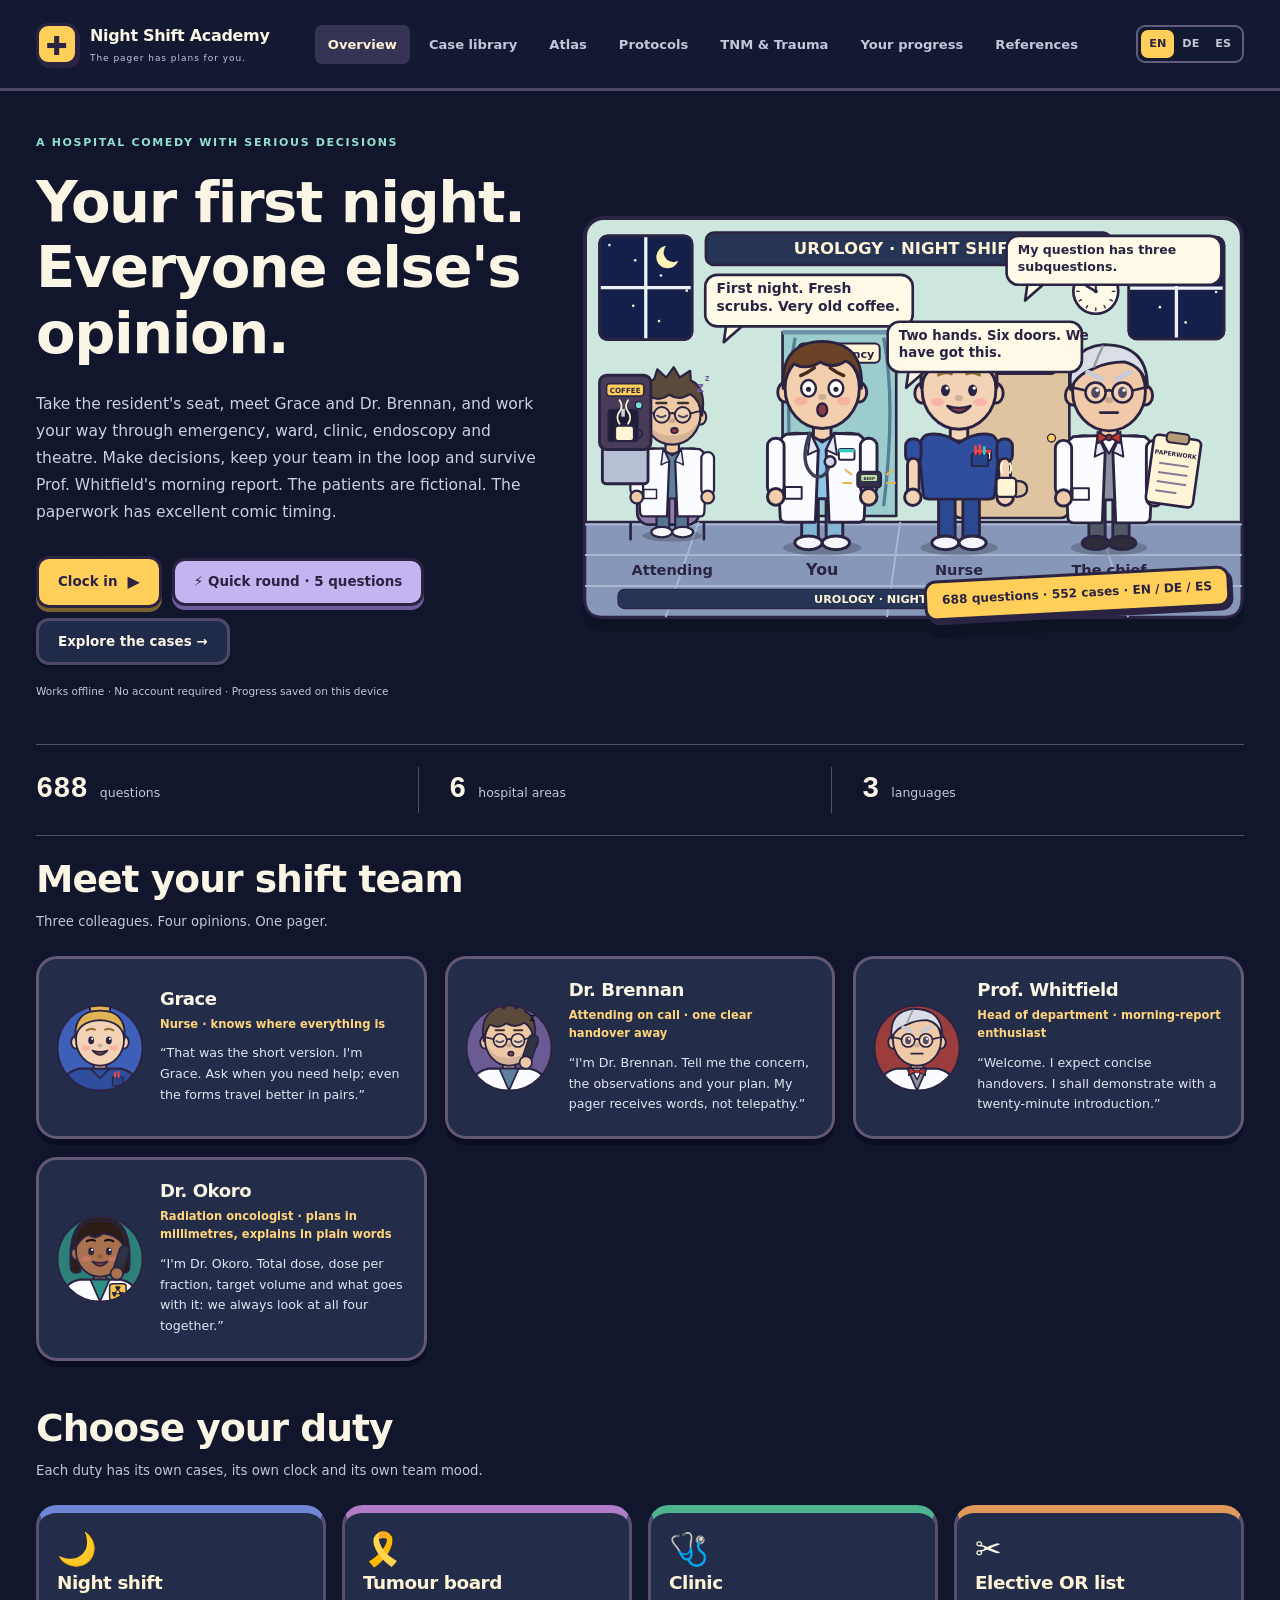
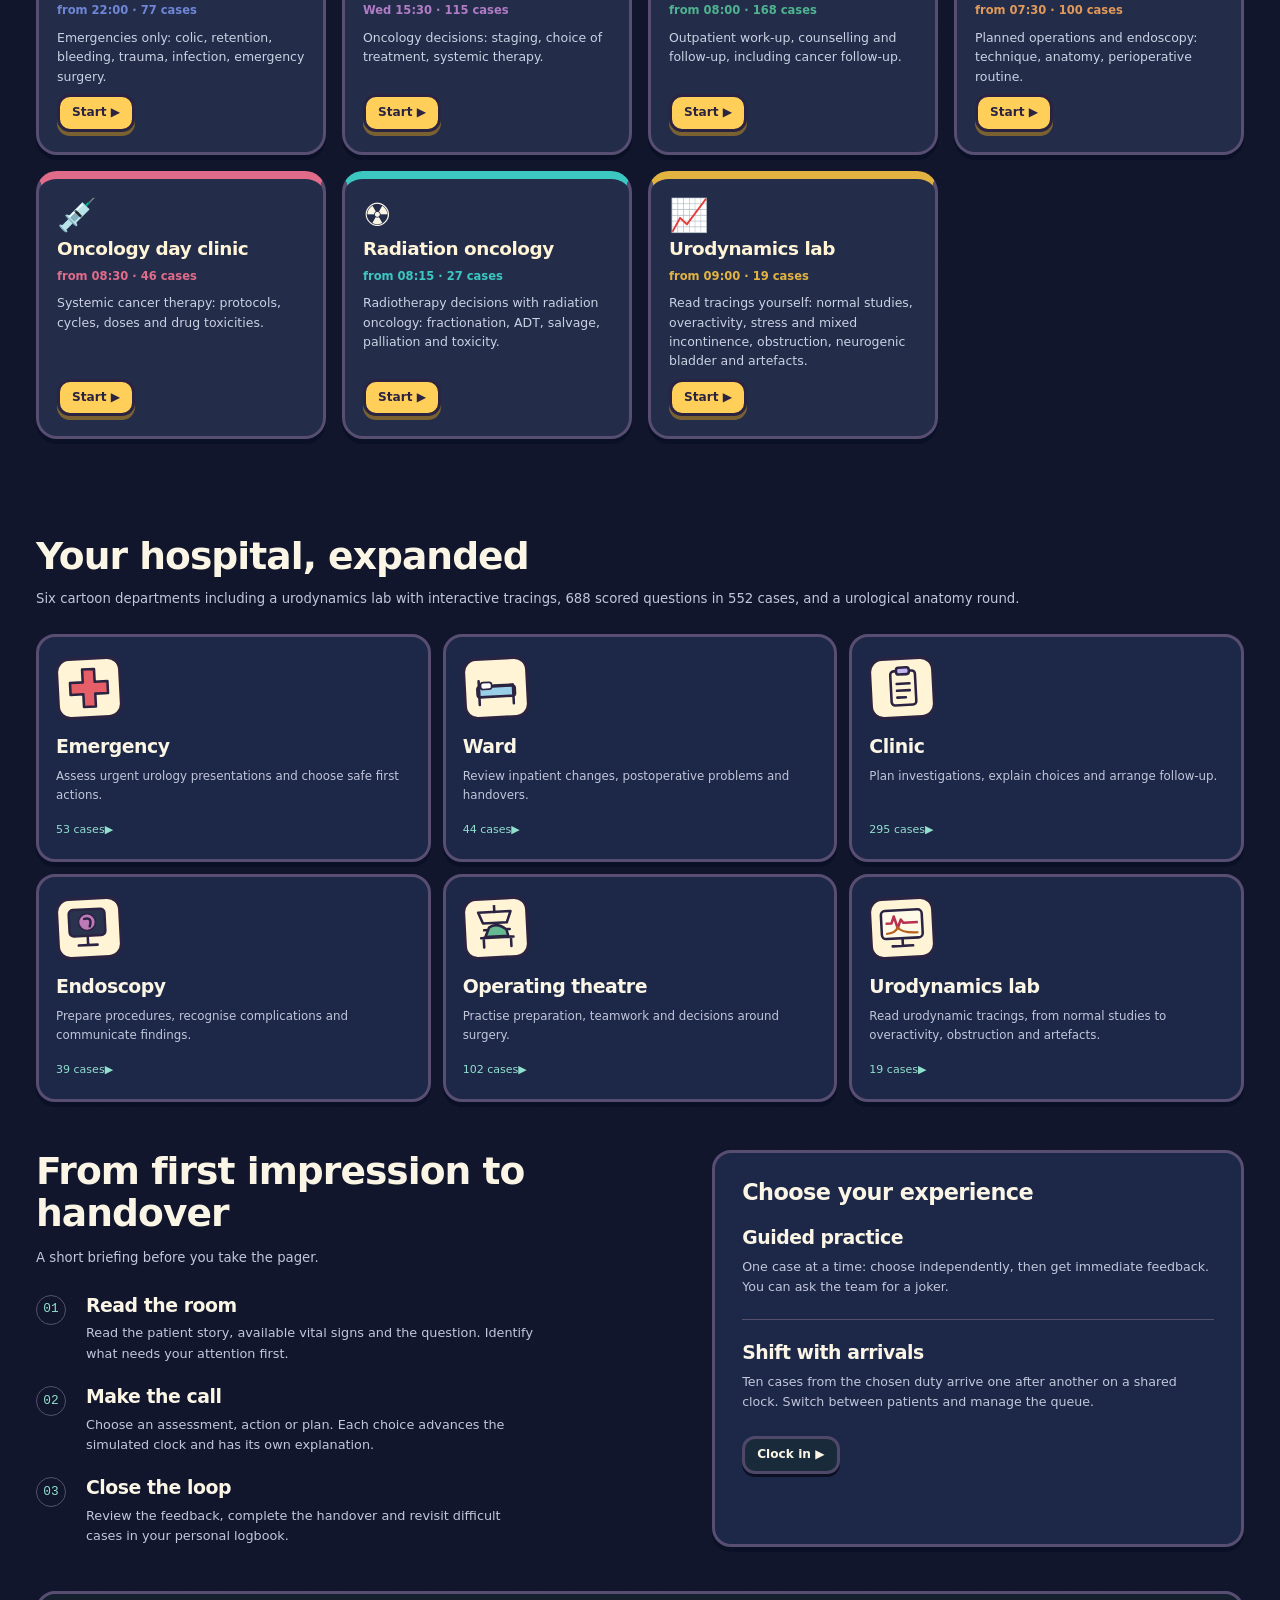
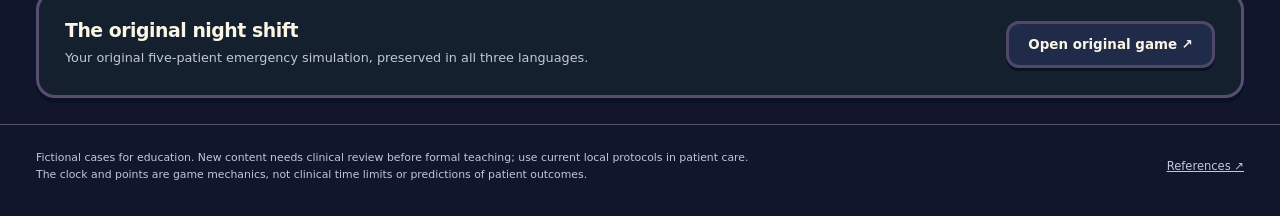
==== commit e11c1554: "Add urodynamics lab with interactive tracings for 19 cases - Sixth department and day duty "urodynam" ====
--- a/index.html
+++ b/index.html
@@ -4,7 +4,7 @@
   <meta charset="utf-8">
   <meta name="viewport" content="width=device-width,initial-scale=1">
   <meta name="theme-color" content="#0b1220">
-  <meta name="description" content="A multilingual, case-based urology learning game across five hospital areas.">
+  <meta name="description" content="A multilingual, case-based urology learning game across six hospital areas, including a urodynamics lab with interactive tracings.">
   <title>Night Shift Academy · Urology</title>
   <link rel="icon" href="assets/favicon.svg" type="image/svg+xml">
   <link rel="stylesheet" href="assets/styles.css">
@@ -19,6 +19,7 @@
   <script src="assets/art.js"></script>
   <script src="assets/catalog.js"></script>
   <script src="assets/engine.js"></script>
+  <script src="assets/urodynamics.js"></script>
   <script src="assets/app.js"></script>
 </body>
 </html>
--- a/assets/cartoon.css
+++ b/assets/cartoon.css
@@ -60,6 +60,10 @@
 .source-origin h3{margin-top:16px;font-size:.85rem}
 .source-origin ul{padding-left:20px;margin:10px 0 0}
 .source-origin a{color:#365182;text-decoration:underline}
+.update-note{margin:0 0 22px;padding:11px 15px;border:2px solid #3f8e72;border-radius:13px;background:#e3f3ea;color:#24493b;font-size:.74rem;line-height:1.6}
+.update-note a{color:#1f5f8b;text-decoration:underline}
+.save-note{margin:-12px 0 26px;max-width:72ch}
+.save-summary{margin:12px 0 14px;padding-left:20px;line-height:1.65}
 .source-evidence-note{border-left:3px solid #a97b28;padding-left:12px}
 .takeaway p,.feedback p,.answer-review p{white-space:pre-line}
 @media(max-width:760px){.topic-select{width:100%;flex-wrap:wrap}.topic-select select{width:100%}.library-pagination{align-items:flex-start}.case-origin{font-size:.7rem}}
@@ -240,3 +244,292 @@
   .cartoon-breathe .body,.cartoon-rest .zzz,.cartoon-hero .steam,.cartoon-room .steam,.cartoon-pager{animation:none!important}
   .scene-focus,.btn,.cast-card,.area-card{transition:none!important}
 }
+/* Game-feel extras: answer marking, explanations, nurse joker, streaks, career ladder and stickers. */
+.sr-only{position:absolute;width:1px;height:1px;padding:0;margin:-1px;overflow:hidden;clip:rect(0,0,0,0);white-space:nowrap;border:0}
+.blitz-button{background:#c4b5f0;color:#2a2442;border-color:#2a2442;box-shadow:0 4px 0 #6f5d9c}
+.blitz-button:hover{background:#d8ccf7;border-color:#2a2442}
+.rank-chip{display:inline-flex;align-items:center;gap:6px;margin-top:16px;padding:6px 13px;border:2px solid #655776;border-radius:999px;background:#232d4a;color:#ffd47a;font-weight:800;font-size:.74rem;box-shadow:0 3px 0 #090e22;transform:rotate(-1deg)}
+.rank-chip:hover{border-color:#ffcf5a}
+.chart .option{position:relative}
+.option-mark{font-size:1.15rem;font-weight:900;line-height:1;margin-top:2px;width:28px;height:28px;border-radius:50%;display:grid;place-items:center;flex-shrink:0;border:2px solid currentColor}
+.chart .option.correct,.chart .option:disabled.correct{opacity:1;background:#dff1e1;border-color:#3f8e72;color:#24402f}
+.chart .option.correct .option-mark{color:#2c7a59;background:#fff}
+.chart .option.correct .option-letter{background:#3f8e72;border-color:#2a5a44;color:#fff}
+.chart .option.wrong{opacity:1;background:#f8dfe0;border-color:#b6505d;color:#5d2a33}
+.chart .option.wrong .option-mark{color:#a93f4c;background:#fff}
+.chart .option.meh{opacity:1;background:#fff0c6;border-color:#bd9852;color:#5f4415}
+.chart .option.meh .option-mark{color:#a07118;background:#fff}
+.chart .option.struck{border-style:dashed;opacity:.5}
+.chart .option.struck .option-text{text-decoration:line-through 2px #b6505d}
+.chart .option.struck:after{content:"✎";position:absolute;right:14px;top:50%;transform:translateY(-50%) rotate(-12deg);font-size:1.3rem;color:#b6505d}
+.option.shake{animation:nsa-shake .45s ease-in-out 1}
+@keyframes nsa-shake{0%,100%{transform:translateX(0)}20%{transform:translateX(-7px) rotate(-.6deg)}40%{transform:translateX(6px) rotate(.5deg)}60%{transform:translateX(-4px)}80%{transform:translateX(3px)}}
+.keys-hint{font-size:.7rem;color:#685a70;margin:14px 0 0}
+@media(hover:none){.keys-hint{display:none}}
+.feedback .why-correct{background:#ffffff8c;border:2px dashed #809b70;border-radius:11px;padding:10px 13px}
+.all-options{margin-top:16px;border:2px solid #b9a5b7;border-radius:13px;background:#fffbed;color:#302944;padding:10px 14px}
+.all-options summary{cursor:pointer;font-weight:800;font-size:.8rem;color:#50405c}
+.all-options ol{list-style:none;margin:12px 0 2px;padding:0;display:grid;gap:10px}
+.all-options li{display:flex;gap:11px;align-items:flex-start;padding:10px 12px;border-radius:11px;border:2px solid #d9cbcf;background:#fff}
+.all-options li.correct{border-color:#3f8e72;background:#eef8ef}
+.all-options li.wrong.chosen{border-color:#b6505d;background:#fcefef}
+.all-options li.meh{border-color:#d8b56b}
+.all-options li b{font-size:.8rem;line-height:1.5;color:#302944}
+.all-options li p{font-size:.78rem!important;margin-top:5px!important;color:#51465e!important;line-height:1.6!important}
+.all-options .explain-tag{display:inline-block;font-size:.66rem;font-weight:800;color:#685a70;white-space:nowrap}
+.all-options li.correct .explain-tag{color:#2c7a59}
+.all-options li.wrong .explain-tag{color:#a93f4c}
+.dialog .all-options,.dialog .preferred{margin-top:12px}
+.answer-review .preferred{border-left:3px solid #3f8e72;padding-left:12px;margin-top:10px}
+.play-kpis{align-items:flex-end}
+.streak-kpi strong{transition:transform .2s}
+.streak-kpi.hot strong{color:#ffcf5a;animation:nsa-flame 1.6s ease-in-out infinite}
+@keyframes nsa-flame{0%,100%{transform:scale(1)}50%{transform:scale(1.12) rotate(-2deg)}}
+.character-comment.streak .comic-speech{background:#fff0bb;border-color:#ab7d1e;box-shadow:0 0 0 4px #ffcf5a66,3px 5px 0 #2a24422b}
+.character-comment.streak .comic-speech:before{background:#fff0bb;border-color:#ab7d1e}
+.confetti{position:fixed;inset:0;pointer-events:none;overflow:hidden;z-index:120}
+.confetti i{position:absolute;top:-16px;width:10px;height:15px;border-radius:3px;border:1.5px solid #2a2442;animation:nsa-confetti 1.6s cubic-bezier(.25,.7,.4,1) forwards}
+.confetti i:nth-child(3n){width:12px;height:12px;border-radius:50%}
+@keyframes nsa-confetti{0%{transform:translate(0,0) rotate(0);opacity:1}85%{opacity:1}100%{transform:translate(var(--drift),105vh) rotate(var(--spin));opacity:0}}
+.career-card{display:grid;grid-template-columns:auto minmax(0,1fr) minmax(190px,250px);gap:24px;align-items:center;margin:0 0 26px;padding:22px 24px;border:3px solid #655776;border-radius:23px;background:linear-gradient(135deg,#2a2f55,#232d4a);box-shadow:0 6px 0 #090e22}
+.career-avatar{position:relative;width:112px;height:112px;border:4px solid #2a2442;border-radius:50%;background:#fff4d6;display:grid;place-items:center;overflow:hidden;box-shadow:0 5px 0 #0a1025}
+.career-avatar svg{display:block}
+.career-medal{position:absolute;right:2px;bottom:2px;width:34px;height:34px;border-radius:50%;background:#ffcf5a;border:3px solid #2a2442;color:#2a2442;font-weight:900;display:grid;place-items:center;font-size:.9rem}
+.career-body h2{font-size:1.7rem;color:#ffdf88;margin:6px 0 4px}
+.career-joke{font-style:italic;color:#e1e4f0;font-size:.86rem}
+.xp-track{height:18px;margin:16px 0 8px;border:3px solid #2a2442;border-radius:999px;background:#151b34;overflow:hidden;box-shadow:inset 0 2px 0 #00000055}
+.xp-fill{height:100%;min-width:6px;border-radius:999px;background:repeating-linear-gradient(-45deg,#ffcf5a 0 12px,#ffdf88 12px 24px);transition:width .6s}
+.xp-line{font-size:.8rem;color:#e1e4f0}
+.xp-line b{color:#ffcf5a}
+.career-card small{display:block;margin-top:6px;color:#a9b0c8;font-size:.68rem}
+.career-ladder{list-style:none;margin:0;padding:0;display:flex;flex-direction:column-reverse;gap:4px}
+.career-ladder li{font-size:.66rem;line-height:1.3;padding:4px 9px;border-radius:8px;border:2px solid #3b3f63;color:#8d93ad;background:#1b2240}
+.career-ladder li.past{color:#cfe9df;border-color:#3f8e72;background:#1f3a3a}
+.career-ladder li.now{color:#2a2442;border-color:#2a2442;background:#ffcf5a;font-weight:800;transform:translateX(-6px);box-shadow:3px 3px 0 #0a1025}
+.topic-panel{margin:0 0 30px}
+.topic-panel>p{font-size:.78rem;margin:-12px 0 6px}
+.topic-list{display:grid;grid-template-columns:repeat(2,minmax(0,1fr));column-gap:30px}
+.topic-row{display:flex;align-items:flex-end;gap:12px}
+.topic-row .bar-row{flex:1;min-width:0}
+.topic-row .bar-label{gap:10px}
+.topic-row .bar-label span:first-child{min-width:0;overflow:hidden;text-overflow:ellipsis;white-space:nowrap}
+.topic-row .bar-label span:last-child{white-space:nowrap;font-size:.68rem}
+.topic-row .bar-track{height:9px;border:2px solid #2a2442}
+.topic-row .bar-fill{background:#91dfcd}
+.topic-row .btn{flex-shrink:0;padding:5px 10px;font-size:.68rem}
+.sticker-section{padding:4px 0 34px}
+.sticker-grid{list-style:none;margin:0;padding:0;display:grid;grid-template-columns:repeat(auto-fill,minmax(170px,1fr));gap:16px}
+.sticker{position:relative;display:flex;flex-direction:column;align-items:center;text-align:center;gap:6px;padding:18px 14px 16px;border:3px solid #2a2442;border-radius:22px;background:#fff4d6;color:#302944;box-shadow:0 5px 0 #090e22;transform:rotate(var(--tilt,0deg))}
+.sticker-icon{font-size:2.2rem;line-height:1;width:64px;height:64px;display:grid;place-items:center;border-radius:50%;background:#ffcf5a;border:3px solid #2a2442;box-shadow:0 3px 0 #2a244244}
+.sticker b{font-size:.86rem;line-height:1.3}
+.sticker small{font-size:.68rem;line-height:1.45;color:#5f5070}
+.sticker-check{position:absolute;top:-10px;right:-8px;width:28px;height:28px;border-radius:50%;background:#3f8e72;color:#fff;border:3px solid #2a2442;display:grid;place-items:center;font-weight:900;font-size:.8rem}
+.sticker.locked{background:#2a3352;color:#a9b0c8;border-style:dashed;border-color:#5d6487;box-shadow:none;transform:none}
+.sticker.locked .sticker-icon{filter:grayscale(1);opacity:.45;background:#3a4366;border-color:#5d6487;box-shadow:none}
+.sticker.locked small{color:#a9b0c8}
+.promotion .career-joke{color:#685771}
+.promotion-stickers{font-weight:800;color:#785419!important}
+@media(max-width:1080px){.career-card{grid-template-columns:auto minmax(0,1fr)}.career-ladder{grid-column:1/-1;flex-direction:row;flex-wrap:wrap}.career-ladder li.now{transform:none}}
+@media(max-width:760px){
+  .career-card{grid-template-columns:1fr;justify-items:center;text-align:center;padding:18px}
+  .career-body{width:100%}
+  .topic-list{grid-template-columns:minmax(0,1fr)}
+  .topic-row .bar-label{flex-wrap:wrap;row-gap:2px}
+  .topic-row .bar-label span:first-child{white-space:normal}
+  .sticker-grid{grid-template-columns:repeat(2,minmax(0,1fr));gap:12px}
+  .play-head{flex-wrap:wrap}
+  .play-kpis{gap:14px}
+  .option-mark{width:24px;height:24px;font-size:1rem}
+}
+/* Duties: night shift, tumour board, clinic and elective list each have their own accent. */
+.duty-night{--duty:#6f86d6}.duty-board{--duty:#b07cc6}.duty-clinic{--duty:#4fb38f}.duty-elective{--duty:#e0995a}.duty-mixed{--duty:#a9b0c8}.duty-dayclinic{--duty:#e06c8a}.duty-radiotherapy{--duty:#3cc7c1}.duty-urodynamics{--duty:#e3b341}
+.duty-section{padding-top:8px}
+.duty-grid{display:grid;grid-template-columns:repeat(4,minmax(0,1fr));gap:16px}
+.duty-card{display:flex;flex-direction:column;gap:8px;padding:20px 18px;border:3px solid #574e72;border-top:8px solid var(--duty,#a9b0c8);border-radius:21px;background:#232d4a;box-shadow:0 5px 0 #0a1025}
+.duty-card .duty-icon{font-size:2rem;line-height:1}
+.duty-card h3{font-size:1.15rem;color:#fff4d6}
+.duty-card .duty-time{font-size:.72rem;font-weight:800;color:var(--duty,#a9b0c8)}
+.duty-card p{font-size:.78rem;color:#cbd1e3;line-height:1.55}
+.duty-card .btn{margin-top:auto;align-self:flex-start}
+.case-duty{display:inline-block;align-self:flex-start;font-size:.66rem;font-weight:800;padding:3px 9px;border-radius:999px;border:2px solid var(--duty,#a9b0c8);color:#fff4d6;background:#1b2240}
+.duty-field{border:0;margin:6px 0 0;padding:0}
+.duty-choices{display:grid;grid-template-columns:repeat(2,minmax(0,1fr));gap:10px}
+.duty-choice{position:relative;display:grid;grid-template-columns:auto 1fr;column-gap:10px;row-gap:2px;align-items:center;padding:11px 12px;border:2px solid #9a84a5;border-left:7px solid var(--duty,#a9b0c8);border-radius:13px;background:#fffbef;color:#302944;cursor:pointer}
+.duty-choice:has(input:checked){background:#fff0bb;border-color:#ab7d1e;border-left-color:var(--duty,#a9b0c8);box-shadow:0 3px 0 #b18b3f}
+.duty-choice input{position:absolute;opacity:0;width:1px;height:1px}
+.duty-choice:has(input:focus-visible){outline:3px solid #ffcf5a;outline-offset:3px}
+.duty-choice .duty-icon{grid-row:span 3;font-size:1.6rem}
+.duty-choice b{font-size:.86rem}
+.duty-choice small{font-size:.68rem;color:#685771!important}
+.duty-choice span:last-child{font-size:.7rem;line-height:1.45;color:#51465e}
+.cartoon-stage.duty-board .game-scene-heading h2{color:#e7c6f5}
+@media(max-width:1080px){.duty-grid{grid-template-columns:repeat(2,minmax(0,1fr))}}
+@media(max-width:760px){
+  .duty-grid,.duty-choices{grid-template-columns:minmax(0,1fr)}
+}
+@media(max-width:760px){
+  /* Long German labels must fit narrow phones without sideways page scrolling. */
+  .area-grid{grid-template-columns:repeat(2,minmax(0,1fr))}
+  .area-card h3{overflow-wrap:anywhere;hyphens:auto}
+  .chart .feedback{padding:15px}
+  .all-options{padding:8px 9px}
+  .all-options li{padding:8px;gap:8px}
+}
+/* With six menu entries (Atlas and Protocols included) the row needs wrapping up to 560 px. */
+@media(max-width:560px){
+  .nav{flex-wrap:wrap;justify-content:flex-start;gap:2px 4px}
+  .nav-btn{padding:5px 6px;font-size:.7rem}
+}
+/* Teaching schemas: tappable structures, glowing key structures, legend chips. */
+.case-visuals{display:grid;gap:14px;margin:16px 0}
+.schema{margin:0;padding:14px;border:3px solid #2a2442;border-radius:18px;background:#fffbed;color:#302944;box-shadow:0 4px 0 #2a24422b}
+.schema figcaption b{display:block;font-size:.95rem}
+.schema figcaption small{display:block;font-size:.7rem;color:#685a70;margin-top:3px}
+.schema-svg{margin:10px 0;border-radius:12px;background:#f3ead2;overflow:hidden}
+.schema-svg svg{display:block;width:100%;height:auto;max-height:440px}
+.schema [data-part]{cursor:pointer;transition:opacity .18s,filter .18s;outline:none}
+.schema [data-part]:hover,.schema [data-part]:focus-visible{filter:drop-shadow(0 0 3px #ffcf5a) drop-shadow(0 0 6px #ffcf5a)}
+.schema [data-part].hl{animation:nsa-glow 1.6s ease-in-out infinite}
+@keyframes nsa-glow{0%,100%{filter:drop-shadow(0 0 2px #ff9f1a)}50%{filter:drop-shadow(0 0 7px #ff9f1a) drop-shadow(0 0 3px #ff9f1a)}}
+.schema.focus [data-part]:not(.on):not(.right):not(.wrong):not(:focus-visible){opacity:.32}
+.schema [data-part].on{filter:drop-shadow(0 0 4px #ffcf5a) drop-shadow(0 0 8px #ffcf5a);opacity:1}
+.schema [data-part].right{filter:drop-shadow(0 0 5px #3f8e72) drop-shadow(0 0 9px #3f8e72);opacity:1}
+.schema [data-part].wrong{filter:drop-shadow(0 0 5px #d35468) drop-shadow(0 0 9px #d35468);opacity:1}
+/* A glowing (★) structure stops glowing while focused or selected, so the focus ring and the selection stay visible (also under reduced motion). */
+.schema [data-part].hl:focus-visible,.schema [data-part].hl.on{animation:none}
+.schema [data-part]:focus-visible,.schema [data-part].hl:focus-visible{filter:drop-shadow(0 0 1.5px #2a2442) drop-shadow(0 0 1.5px #2a2442) drop-shadow(0 0 7px #ffcf5a)}
+.schema [data-part].hl.on{filter:drop-shadow(0 0 4px #ffcf5a) drop-shadow(0 0 8px #ffcf5a)}
+/* In the quiz a focused answer keeps its verdict colour inside the focus ring. */
+.schema [data-part].right:focus-visible{filter:drop-shadow(0 0 1.5px #2a2442) drop-shadow(0 0 1.5px #2a2442) drop-shadow(0 0 7px #3f8e72)}
+.schema [data-part].wrong:focus-visible{filter:drop-shadow(0 0 1.5px #2a2442) drop-shadow(0 0 1.5px #2a2442) drop-shadow(0 0 7px #d35468)}
+/* In dialogs the drawing shrinks on short screens so the verdict and the next button fit below it. */
+.schema-modal .schema-svg svg{max-height:max(190px,min(440px,calc(100vh - 340px)))}
+/* Six menu entries plus the language switch: the menu gets its own row between the phone and desktop layouts. */
+@media(min-width:761px) and (max-width:1120px){.top-inner{flex-wrap:wrap;gap:8px;padding-top:13px;padding-bottom:8px}.nav{order:3;width:100%;justify-content:space-between}.nav-btn{padding:6px 8px;font-size:.76rem}}
+.schema-legend{display:flex;flex-wrap:wrap;gap:6px}
+.schema-chip{border:2px solid #9b89a6;background:#fff;color:#302944;border-radius:999px;padding:4px 10px;font-size:.72rem;font-weight:700}
+.schema-chip.hl{border-color:#ff9f1a;background:#fff0bb}
+.schema-chip.on{background:#2a2442;color:#fff4d6;border-color:#2a2442}
+.schema-note{min-height:1.4em;margin:10px 0;font-size:.8rem!important;line-height:1.5;color:#42374e!important}
+.case-media{margin:0;padding:12px;border:3px solid #2a2442;border-radius:18px;background:#fffbed}
+.case-media img{display:block;max-width:100%;height:auto;border-radius:10px;margin:0 auto}
+.case-media figcaption{font-size:.78rem;color:#42374e;margin-top:8px}
+.case-media figcaption small{display:block;font-size:.68rem;color:#685a70;margin-top:3px}
+.atlas-grid{display:grid;grid-template-columns:repeat(auto-fill,minmax(250px,1fr));gap:16px;padding-bottom:40px}
+.atlas-card{display:flex;flex-direction:column;gap:8px;padding:14px;border:3px solid #574e72;border-radius:20px;background:#232d4a;box-shadow:0 5px 0 #0a1025}
+.atlas-thumb{border-radius:12px;background:#f3ead2;overflow:hidden;border:2px solid #2a2442}
+.atlas-thumb svg{display:block;width:100%;height:auto;pointer-events:none}
+.atlas-card h3{font-size:1rem;color:#fff4d6}
+.atlas-card p{font-size:.74rem;color:#cbd1e3;line-height:1.45}
+.atlas-card small{font-size:.68rem;color:#a9b0c8}
+.atlas-card .actions{margin-top:auto}
+.schema-modal{width:min(900px,calc(100vw - 28px))}
+.quiz-prompt{font-size:1.4rem!important}
+/* Phones: let the drawing use nearly the full width so small structures stay tappable. */
+@media(max-width:760px){.schema{padding:6px;border-width:2px}.schema-chip{font-size:.68rem}.feedback .case-visuals{margin-inline:-26px}.dialog .case-visuals{margin-inline:-14px}.dialog.schema-modal{padding:16px}.schema-modal .schema{margin-inline:-8px}}
+/* Wrong answers: a cartoon urine splash. Right answers keep the confetti. */
+.splash{position:fixed;width:0;height:0;pointer-events:none;z-index:125}
+.splash .drop{position:absolute;left:-7px;top:-7px;width:14px;height:14px;background:#f6d53c;border:2px solid #a8861a;border-radius:50% 0 50% 50%;transform:rotate(var(--r)) scale(var(--s));animation:nsa-drop .9s cubic-bezier(.2,.7,.4,1) forwards}
+.splash .puddle{position:absolute;left:-46px;top:6px;width:92px;height:22px;border-radius:50%;background:#f6d53cbb;border:2px solid #a8861a;transform:scale(.2);animation:nsa-puddle 1.4s ease-out forwards}
+.splash .splash-word{position:absolute;left:-60px;top:-62px;width:240px;font:900 1.35rem/1 "Trebuchet MS",system-ui,sans-serif;color:#f6d53c;-webkit-text-stroke:1.5px #2a2442;text-shadow:2px 3px 0 #2a2442;transform:rotate(-8deg) scale(.4);opacity:0;animation:nsa-splash-word 1.2s ease-out forwards}
+@keyframes nsa-drop{0%{transform:translate(0,0) rotate(var(--r)) scale(var(--s));opacity:1}70%{transform:translate(var(--dx),var(--dy)) rotate(var(--r)) scale(var(--s));opacity:1}100%{transform:translate(var(--dx),calc(var(--dy) + 46px)) rotate(var(--r)) scale(calc(var(--s) * .6));opacity:0}}
+@keyframes nsa-puddle{0%{transform:scale(.2);opacity:0}25%{opacity:1}55%{transform:scale(1)}100%{transform:scale(1.15);opacity:0}}
+@keyframes nsa-splash-word{0%{opacity:0;transform:rotate(-8deg) scale(.4)}20%{opacity:1;transform:rotate(-8deg) scale(1.15)}35%{transform:rotate(-8deg) scale(1)}80%{opacity:1}100%{opacity:0;transform:rotate(-8deg) translateY(-14px)}}
+.toast.sticker-toast{background:#fff4d6;color:#2a2442;border:3px solid #2a2442;box-shadow:4px 5px 0 #2a2442;font-weight:800;animation:nsa-sticker .55s cubic-bezier(.2,1.6,.4,1) 1}
+@keyframes nsa-sticker{0%{transform:scale(.3) rotate(-14deg);opacity:0}60%{transform:scale(1.08) rotate(3deg);opacity:1}100%{transform:scale(1) rotate(-1deg)}}
+@media(prefers-reduced-motion:reduce){
+  .option.shake,.streak-kpi.hot strong{animation:none!important}
+  .confetti,.splash{display:none}
+  .schema [data-part].hl{animation:none;filter:drop-shadow(0 0 5px #ff9f1a)}
+  .toast.sticker-toast{animation:none}
+  .xp-fill{transition:none}
+}
+/* Therapy protocols: dark cards like the atlas, readable dose tables that scroll sideways on small phones. */
+.protocol-warning{margin:0 0 18px;max-width:90ch}
+.protocol-tabs{display:flex;flex-wrap:wrap;gap:8px;margin:0 0 18px}
+.protocol-tab{border:2px solid #574e72;background:#232d4a;color:#e7e2f2;border-radius:999px;padding:7px 13px;font-weight:700;font-size:.8rem;cursor:pointer}
+.protocol-tab.active{background:#ffcf5a;color:#2a2442;border-color:#ffcf5a}
+.protocol-tab .mono{opacity:.75;font-size:.72rem}
+/* Systemic therapy or radiotherapy: a two-way switch above the tumour tabs. */
+.protocol-kinds{display:inline-flex;flex-wrap:wrap;max-width:100%;gap:4px;margin:0 0 14px;padding:4px;border:2px solid #574e72;border-radius:14px;background:#1a2238}
+.protocol-kind{border:0;background:transparent;color:#e7e2f2;border-radius:10px;padding:8px 14px;font-weight:800;font-size:.84rem;cursor:pointer}
+.protocol-kind.active{background:#3cc7c1;color:#13202a}
+.rt-card .protocol-table td.mono{white-space:nowrap}
+.protocol-grid{display:grid;grid-template-columns:repeat(auto-fill,minmax(min(100%,470px),1fr));gap:16px;padding-bottom:40px}
+.protocol-card{display:flex;flex-direction:column;gap:6px;padding:16px;border:3px solid #574e72;border-radius:20px;background:#232d4a;box-shadow:0 5px 0 #0a1025;min-width:0;hyphens:auto}.protocol-card h2,.protocol-card>p,.protocol-more p{overflow-wrap:anywhere}
+.protocol-card h2{font-size:1.05rem;color:#fff4d6;margin:0}.protocol-role{margin:0;align-self:flex-start;border-radius:999px;padding:2px 10px;font-size:.72rem;font-weight:800;letter-spacing:.04em;text-transform:uppercase;background:#3cc7c1;color:#13202a}.role-alternative .protocol-role{background:#3a4466;color:#e7e2f2}.protocol-card.role-alternative{border-style:dashed}.protocol-alternatives{display:flex;flex-wrap:wrap;align-items:center;gap:10px 14px;margin:0 0 18px}.protocol-alternatives span{color:#c9c3dc;font-size:.85rem}
+.protocol-card p{font-size:.78rem;color:#cbd1e3;line-height:1.5;margin:0}
+.protocol-card b{color:#fff4d6}
+.protocol-table-wrap{overflow-x:auto;margin:6px 0;border-radius:12px;border:1px solid #574e72}
+.protocol-table{width:100%;border-collapse:collapse;font-size:.78rem;color:#e7e2f2}
+.protocol-table th,.protocol-table td{border-bottom:1px solid #3a4466;padding:7px 9px;text-align:left;vertical-align:top}
+.protocol-table thead th{background:#1a2238;color:#ffcf5a;font-size:.68rem;text-transform:uppercase;letter-spacing:.05em}
+.protocol-table tbody th{color:#fff4d6;font-weight:700}
+.protocol-table td.mono{color:#91dfcd;overflow-wrap:break-word}
+/* On phones each drug row becomes a small card, so doses never hide behind sideways scrolling. */
+@media(max-width:560px){.rt-card td.mono{white-space:normal}.page-head h1{overflow-wrap:anywhere;hyphens:auto}.protocol-table thead{display:none}.protocol-table tr{display:block;border-bottom:1px solid #3a4466;padding:6px 0}.protocol-table tr:last-child{border-bottom:0}.protocol-table th[scope=row],.protocol-table td{display:block;border:0;padding:2px 10px}.protocol-table td{display:grid;grid-template-columns:6.8em minmax(0,1fr);gap:8px}.protocol-table td::before{content:attr(data-label);color:#ffcf5a;font-family:system-ui,sans-serif;font-size:.64rem;font-weight:700;letter-spacing:.04em;text-transform:uppercase;padding-top:2px}}
+.protocol-more summary{cursor:pointer;font-weight:700;font-size:.78rem;color:#ffcf5a;padding:4px 0}
+.protocol-more p{margin:6px 0}
+.protocol-sources a{color:#91dfcd}
+.protocol-card .actions{margin-top:4px}
+
+/* Per-question improvement notes are distinct from the star bookmark. */
+.question-review{border:2px dashed #9b89a6;border-radius:14px;padding:10px;margin:12px 0;min-width:0}
+.review-toggle{background:#f3ead2;color:#2a2442;border:2px solid #2a2442;white-space:normal;text-align:left}
+.review-toggle.on{background:#ffcf5a;color:#2a2442}
+.review-note-label{display:grid;gap:6px;margin-top:10px;font-size:.75rem;font-weight:700}
+.review-note{box-sizing:border-box;width:100%;min-height:72px;resize:vertical;background:#fffbed;color:#302944;border:2px solid #9b89a6;font-size:.83rem}
+.review-card-details{padding:8px 0;font-size:.8rem}.review-card-details summary{cursor:pointer;font-weight:700}
+.case-card>.question-review,.case-card>.review-card-details{width:100%;box-sizing:border-box}
+.marked-panel{margin:18px 0 30px}.marked-panel>p{font-size:.84rem;line-height:1.6}
+.marked-list{display:grid;grid-template-columns:repeat(auto-fit,minmax(min(100%,320px),1fr));gap:16px;margin-top:18px}
+.marked-list article{background:#232d4a;border:2px solid #574e72;border-radius:16px;padding:14px;min-width:0}
+.marked-list h3{font-size:.94rem;margin:0 0 8px}.marked-list p{font-size:.82rem}
+.classification-tabs{display:grid;gap:16px;margin:0 0 24px}.classification-tabs b{display:block;color:#ffcf5a;margin-bottom:8px}
+.classification-tabs .actions{gap:8px;flex-wrap:wrap}
+.classification-guide{display:grid;grid-template-columns:minmax(0,1.45fr) minmax(0,.85fr);gap:24px;margin-bottom:36px}
+.classification-guide>div{min-width:0}.classification-guide aside{align-self:start;position:sticky;top:100px;min-width:0}
+.classification-guide h3{font-size:1rem;margin-top:22px}
+.classification-edition{font-size:.8rem;color:#91dfcd}.classification-cautions{padding:14px;border-left:4px solid #ffcf5a;background:#232d4a;font-size:.85rem;line-height:1.65}
+.classification-joke{font-size:.83rem;color:#ffcf5a}.classification-guide .protocol-table td{line-height:1.6}
+.boss-case>p{font-size:.88rem;line-height:1.6;white-space:pre-line}
+@media(max-width:980px){.classification-guide{grid-template-columns:1fr}.classification-guide aside{position:static;max-width:620px}.top-inner{flex-wrap:wrap}.nav{overflow-x:auto;max-width:100%;flex-wrap:nowrap}}
+.attending-warning .comic-speech{border-color:#b6505d}
+.attending-warning .comic-speech:before{border-color:#b6505d}
+.attending-hint{margin-top:6px}
+/* Detailed stage lessons: illustration first, full tables below. */
+.learning-head{display:flex;align-items:center;gap:24px;justify-content:space-between;margin-bottom:20px}.learning-head h1{font-size:2rem}.learning-head p{max-width:740px}.learning-head>.btn{flex-shrink:0}.classification-picker{border:1px solid #536080;border-radius:14px;background:#1f2944;padding:14px 18px;margin:0 0 24px}.classification-picker summary,.learning-reference summary{cursor:pointer;font-weight:700;color:#ffdc82;line-height:1.6}.classification-picker .classification-tabs{margin:18px 0 0}.classification-guide.illustrated{display:block}.learning-title h2{margin:0 0 4px;font-size:1.55rem}.learning-title{scroll-margin-top:100px}.learning-title .classification-edition{margin:0 0 18px}
+.learning-dimensions,.learning-stages{display:flex;flex-wrap:wrap;gap:8px;margin-bottom:14px}.learning-dimensions button,.learning-stages button{border:1px solid #64718e;background:#283551;border-radius:10px;color:#edf0fa;padding:10px 14px;cursor:pointer}.learning-dimensions button.active{background:#ffcf5a;color:#25213a;border-color:#ffcf5a}.learning-stages button{display:flex;align-items:center;gap:8px;min-height:44px}.learning-stages button span{font-size:.8rem}.learning-stages button.active{background:#773e60;border-color:#f09aac;color:#fff3f0;box-shadow:0 0 0 1px #f09aac}
+.learning-workspace{display:grid;grid-template-columns:minmax(0,2.05fr) minmax(260px,.95fr);gap:22px;align-items:start}.learning-image-panel{min-width:0;background:#fffdf8;border:2px solid #bca9a0;border-radius:18px;overflow:hidden;box-shadow:4px 6px 0 #131c32}.learning-image-tools{display:flex;align-items:center;justify-content:space-between;gap:12px;padding:12px 16px;color:#493d4d;border-bottom:1px solid #dfd3c5}.learning-image-tools b{font-size:.92rem}.learning-image-tools .btn{color:#493d4d;background:#f1e5d8;border-color:#b7a195;white-space:nowrap}.learning-figure{margin:0;color:#493d4d;background:#fffdf8}.learning-canvas svg{display:block;width:100%;height:auto}.learning-figure figcaption{padding:8px 18px 18px}.learning-orientation{font-size:.83rem;line-height:1.55;margin:0 0 8px}.learning-colour{font-size:.75rem;color:#715963;line-height:1.5;margin:0 0 12px}.learning-legend{display:grid;grid-template-columns:repeat(2,minmax(0,1fr));gap:7px 12px}.learning-legend button{display:flex;align-items:center;text-align:left;gap:9px;background:transparent;color:#493d4d;border:1px solid #ded0c5;border-radius:8px;padding:6px 8px;min-height:38px;font-size:.78rem;cursor:pointer}.learning-legend span{display:grid;place-items:center;border-radius:50%;background:#f0e2d4;color:#624453;width:25px;height:25px;flex-shrink:0;font-weight:800}.learning-legend button[aria-pressed=true]{background:#f5dce2;border-color:#b94566}.learning-highlight{filter:drop-shadow(0 0 5px #b94566);outline:none}.learning-dimensions button:focus-visible,.learning-stages button:focus-visible,.learning-legend button:focus-visible{outline:3px solid #84d5c0;outline-offset:3px}
+.learning-explanation{background:#222d49;border:1px solid #4e5f7e;border-radius:16px;padding:20px;position:static!important;max-width:none!important}.learning-stage-code{font-size:2rem;font-weight:900;color:#ffcf5a;margin:0}.learning-explanation h3{font-size:.92rem;margin:18px 0 8px!important;color:#9ee3d4}.learning-explanation p{font-size:.88rem;line-height:1.65}.learning-explanation .learning-boundary{font-size:1rem;color:#fff0da}.learning-staff{display:flex;align-items:center;gap:10px;border-top:1px solid #4f5b77;margin-top:20px;padding-top:14px}.learning-staff svg{flex-shrink:0;width:64px;height:64px}.learning-staff p{color:#ffdc82;font-size:.77rem;margin:0}.learning-reference{margin:22px 0;padding:15px 18px;border:1px solid #52607e;border-radius:12px}.learning-reference>section{margin-top:20px}.learning-modal{max-width:1160px!important;width:calc(100vw - 28px)!important}.learning-modal .learning-figure{border-radius:12px;overflow:hidden}.learning-modal .learning-legend{grid-template-columns:repeat(3,minmax(0,1fr))}.learning-modal .enlarged{overflow:auto}.learning-modal .enlarged svg{min-width:900px}
+@media(max-width:980px){.learning-workspace{grid-template-columns:1fr}.learning-head{align-items:flex-start;flex-direction:column;gap:10px}.learning-head>.btn{font-size:.85rem}.learning-explanation{padding:16px}.learning-explanation .learning-stage-code{font-size:1.7rem}.learning-modal .learning-legend{grid-template-columns:repeat(2,minmax(0,1fr))}}
+@media(max-width:520px){.learning-head h1{font-size:1.6rem}.learning-image-tools{padding:10px;align-items:flex-start}.learning-image-tools b{font-size:.78rem}.learning-image-tools .btn{padding:7px 9px;font-size:.73rem}.learning-figure figcaption{padding:8px 10px 12px}.learning-legend{gap:6px}.learning-legend button{font-size:.71rem;padding:5px;gap:5px;overflow-wrap:anywhere}.learning-legend span{width:22px;height:22px}.learning-stages button{padding:8px 10px}.learning-title h2{font-size:1.28rem}.learning-modal .enlarged svg{min-width:880px}}
+
+/* Urodynamics lab: six departments fill two rows of three (two columns on phones). */
+.area-grid{grid-template-columns:repeat(3,minmax(0,1fr))}
+@media(max-width:760px){.area-grid .area-card:last-child{grid-column:auto;min-height:190px}}
+/* Urodynamic tracings (assets/urodynamics.js): a light measuring sheet inside the chart, the debrief and dialogs. */
+.case-tracing{margin:6px 0 22px}
+.udy{margin:0;padding:14px;border:3px solid #2a2442;border-radius:18px;background:#fffbed;color:#302944;box-shadow:0 4px 0 #2a24422b}
+.udy figcaption b{display:block;font-size:.95rem}
+.udy figcaption small{display:block;font-size:.7rem;color:#685a70;margin-top:3px}
+.udy-views{display:flex;flex-wrap:wrap;gap:6px;margin:10px 0 2px}
+.udy-view{border:2px solid #9b89a6;background:#fff;color:#302944;border-radius:999px;padding:4px 11px;font-size:.74rem;font-weight:700;cursor:pointer}
+.udy-view.on{background:#302944;color:#fff4d6;border-color:#302944}
+.udy-plot{margin:10px 0 6px;border-radius:12px;background:#f6eedb;outline:none;touch-action:pan-y;cursor:crosshair}
+.udy-plot:focus-visible{box-shadow:0 0 0 3px #ffcf5a}
+.udy-svg{display:block;width:100%;height:auto;font-family:Inter,"Segoe UI",system-ui,sans-serif;user-select:none;-webkit-user-select:none}
+.udy-readout{margin:4px 0 0;padding:8px 10px;border-radius:10px;background:#fff;border:2px solid #d9cbb3;font-size:.8rem;line-height:1.5;font-variant-numeric:tabular-nums;min-height:2.6em}
+.udy-readout em{font-style:normal;color:#8a4b12;font-weight:700}
+.udy-hint{margin:6px 0 0;font-size:.7rem;color:#685a70}
+.udy-findings{margin:10px 0 0;padding-left:1.4em;font-size:.82rem;line-height:1.45}
+.udy-findings li{margin:3px 0}
+.udy-findings li::marker{font-weight:800;color:#b46d12}
+.udy-findings li.tone-good::marker{color:#3f8e72}
+.udy-legend{margin-top:8px;font-size:.74rem;color:#4b4057}
+.udy-legend summary{cursor:pointer;font-weight:700}
+.udy-legend ul{margin:6px 0 0;padding-left:1.1em;columns:2;column-gap:20px}
+@media(max-width:640px){.udy{padding:10px}.udy-legend ul{columns:1}.udy-readout{font-size:.76rem}}
+.udy-plot svg text{pointer-events:none}
+.dialog .case-tracing{margin:14px 0}
+@media(max-width:760px){.chart .case-tracing{margin-inline:-8px}.dialog .case-tracing{margin-inline:-10px}}
